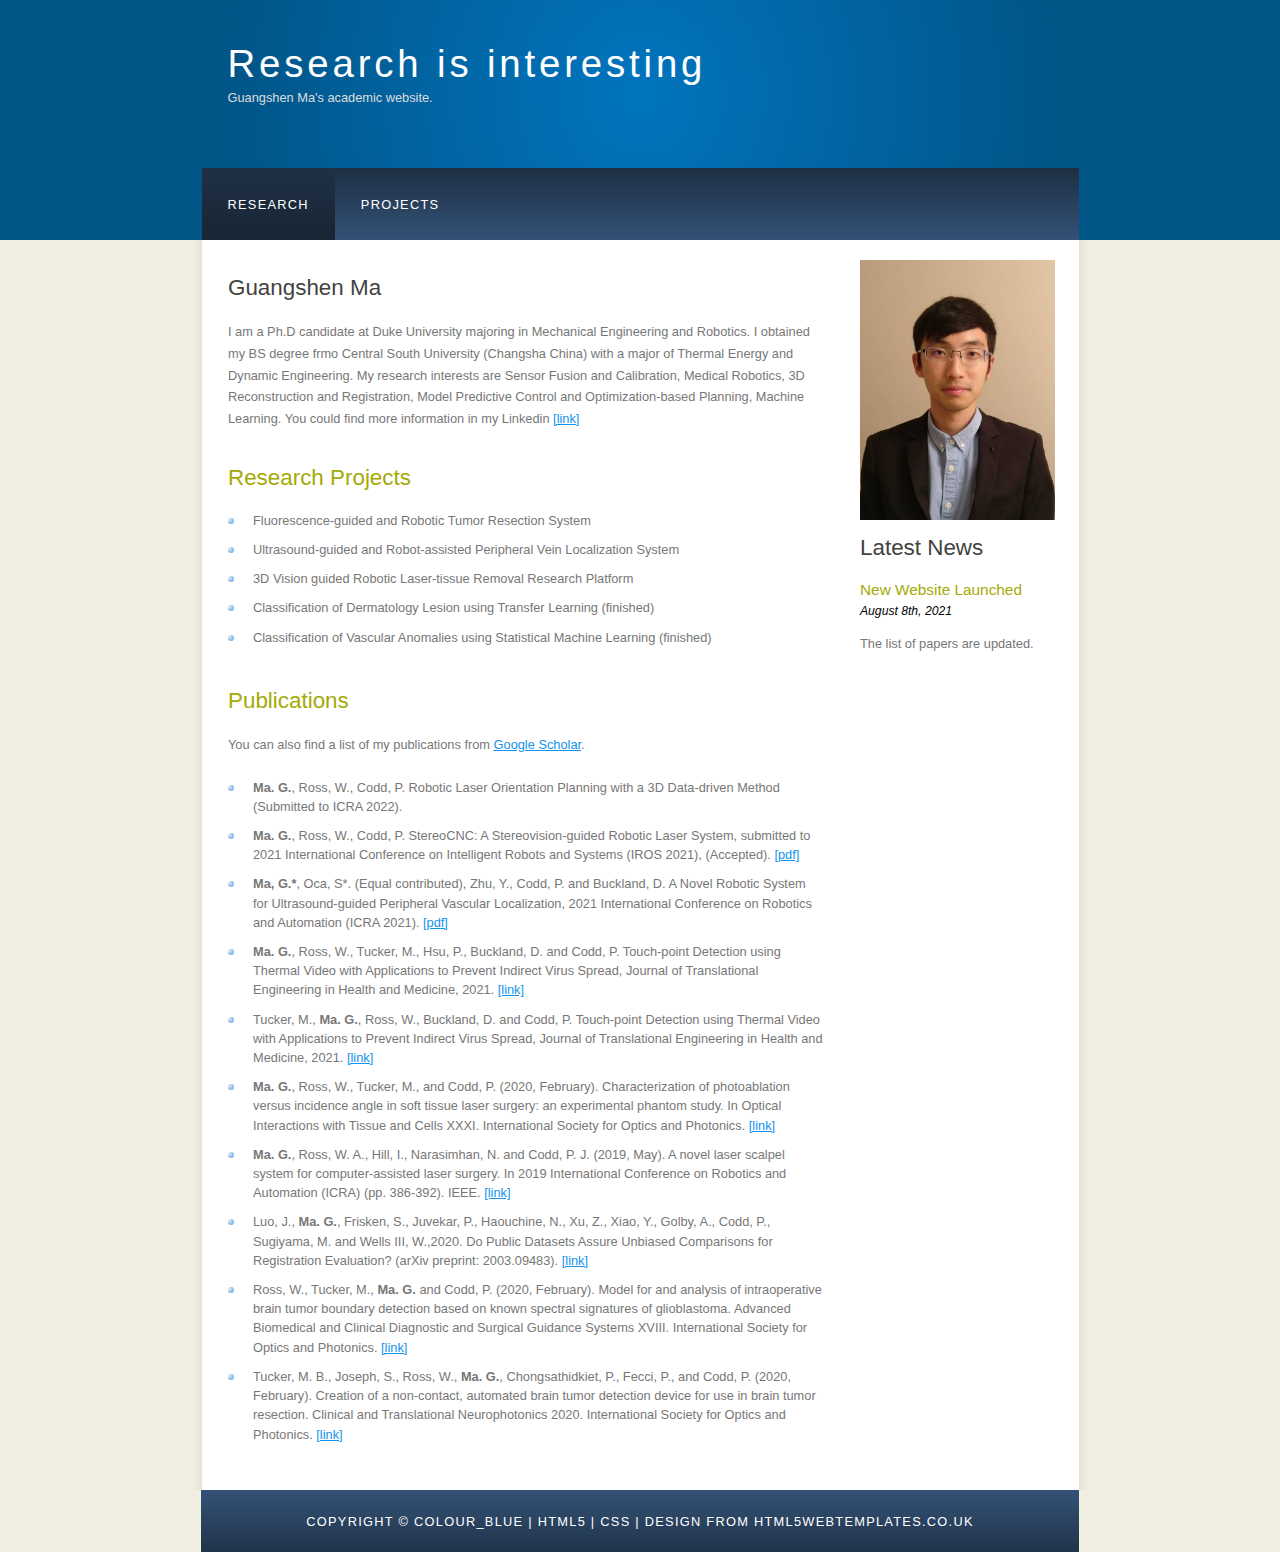
==== index.html @ 9f005d98 "Update index.html" ====
<!DOCTYPE HTML>
<html>

<head>
  <title>MGS Website</title>
  <meta name="description" content="website description" />
  <meta name="keywords" content="website keywords, website keywords" />
  <meta http-equiv="content-type" content="text/html; charset=windows-1252" />
  <link rel="stylesheet" type="text/css" href="style/style.css" title="style" />
</head>

<body>
  <div id="main">
    <div id="header">
      <div id="logo">
        <div id="logo_text">
          <!-- class="logo_colour", allows you to change the colour of the text -->
          <h1><a href="index.html">Research is interesting</a></h1>
          <h2>Guangshen Ma's academic website.</h2>
        </div>
      </div>
      <div id="menubar">
        <ul id="menu">
          <!-- put class="selected" in the li tag for the selected page - to highlight which page you're on -->
          <li class="selected"><a href="index.html">Research</a></li>
          <li><a href="projects.html">Projects</a></li>
<!--           <li><a href="blogs.html">Blogs</a></li> -->
<!--          <li><a href="another_page.html">Another Page</a></li>-->
<!--          <li><a href="contact.html">Contact Us</a></li>-->
        </ul>
      </div>
    </div>
    <div id="site_content">
      <div class="sidebar">
        <!-- insert your sidebar items here -->

        <div class="sidebar_item">
            <!-- insert your sidebar items here -->
			<img src="img_GS.JPG" width="195" align="middle">
        </div>

        <h3>Latest News</h3>
        <h4>New Website Launched</h4>
        <h5>August 8th, 2021</h5>
        <p>The list of papers are updated. </p>
        <p></p>
<!--        <h4>New Website Launched</h4>-->
<!--        <h5>January 1st, 2010</h5>-->
<!--        <p>2010 sees the redesign of our website. Take a look around and let us know what you think.<br /><a href="#">Read more</a></p>-->
<!--        <h3>Useful Links</h3>-->
<!--        <ul>-->
<!--          <li><a href="#">link 1</a></li>-->
<!--          <li><a href="#">link 2</a></li>-->
<!--          <li><a href="#">link 3</a></li>-->
<!--          <li><a href="#">link 4</a></li>-->
<!--        </ul>-->
<!--        <h3>Search</h3>-->
<!--        <form method="post" action="#" id="search_form">-->
<!--          <p>-->
<!--            <input class="search" type="text" name="search_field" value="Enter keywords....." />-->
<!--            <input name="search" type="image" style="border: 0; margin: 0 0 -9px 5px;" src="style/search.png" alt="Search" title="Search" />-->
<!--          </p>-->
<!--        </form>-->

      </div>




      <div id="content">
        <!-- insert the page content here -->
        <h1>Guangshen Ma</h1>
        <p>I am a Ph.D candidate at Duke University majoring in Mechanical Engineering and Robotics. I obtained my BS degree frmo Central South University (Changsha China) with a major of Thermal Energy and Dynamic Engineering. My research interests are Sensor Fusion and Calibration, Medical Robotics, 3D Reconstruction and Registration, Model Predictive Control and Optimization-based Planning, Machine Learning. You could find more information in my Linkedin <a href="https://www.linkedin.com/in/guangshenma/">[link]</a></p>
<!--        <p>This template is written entirely in <strong>HTML5</strong> and <strong>CSS</strong>, and can be validated using the links in the footer.</p>-->
<!--        <p>You can view more free HTML5 web templates <a href="http://www.html5webtemplates.co.uk">here</a>.</p>-->
<!--        <p>This template is a fully functional 5 page website, with an <a href="examples.html">examples</a> page that gives examples of all the styles available with this design.</p>-->

        <h2>Research Projects</h2>
<!--        <p>This template has been tested in the following browsers:</p>-->

         <ul>
<!--        <li> Fluorescence-guided and Robotic Tumor Resection System </li>-->
           <li> Fluorescence-guided and Robotic Tumor Resection System </li>
           <li> Ultrasound-guided and Robot-assisted Peripheral Vein Localization System </li>
           <li> 3D Vision guided Robotic Laser-tissue Removal Research Platform
             <li> Classification of Dermatology Lesion using Transfer Learning (finished) </li>
           <li> Classification of Vascular Anomalies using Statistical Machine Learning (finished) </li>

<!--        <li><a href="slides/Second-order-rank-constrained-optimization.pdf">A fast and easy-to-implement second-order method for rank-constrained optimization & low-rank matrix recovery/completion</a></li>-->
<!--        <li><a href="slides/2019islet.pdf">Optimal and efficient tensor regression analysis via importance sketching</a></li>-->
<!--        <li><a href="slides/2019perturbation.pdf">Unilateral perturbation bound</a></li>-->
<!--        <li><a href="slides/slide-semisupervised.pdf">Semi-supervised inference</a></li>-->
        </ul>


        <h2>Publications</h2>
<!--        <p>This template has been tested in the following browsers:</p>-->
        <p>You can also find a list of my publications from <a href="https://scholar.google.com/citations?user=-3hYoCYAAAAJ&hl=en">Google Scholar</a>.</p>

         <ul>
           <li> <b>Ma. G.</b>, Ross, W., Codd, P. Robotic Laser Orientation Planning with a 3D Data-driven Method (Submitted to ICRA 2022).
	   <li> <b>Ma. G.</b>, Ross, W., Codd, P. StereoCNC: A Stereovision-guided Robotic Laser System, submitted to 2021 International Conference on Intelligent Robots and Systems (IROS 2021), (Accepted). <a href="docs/paper_IROS2021.pdf">[pdf]</a></li>
           <li> <b>Ma, G.*</b>, Oca, S*. (Equal contributed), Zhu, Y., Codd, P. and Buckland, D.  A Novel Robotic System for Ultrasound-guided Peripheral Vascular Localization, 2021 International Conference on Robotics and Automation (ICRA 2021). <a href="docs/paper_ICRA2021.pdf">[pdf]</a></li>
           <li> <b>Ma. G.</b>, Ross, W., Tucker, M., Hsu, P., Buckland, D. and Codd, P. Touch-point Detection using Thermal Video with Applications to Prevent Indirect Virus Spread, Journal of Translational Engineering in Health and Medicine, 2021. <a href="https://ieeexplore.ieee.org/document/9439478">[link]</a></li>
           <li> Tucker, M., <b>Ma. G.</b>, Ross, W., Buckland, D. and Codd, P. Touch-point Detection using Thermal Video with Applications to Prevent Indirect Virus Spread, Journal of Translational Engineering in Health and Medicine, 2021. <a href="https://ieeexplore.ieee.org/document/9492317">[link]</a></li>
           <li> <b>Ma. G.</b>, Ross, W., Tucker, M., and Codd, P. (2020, February). Characterization of photoablation versus incidence angle in soft tissue laser surgery: an experimental phantom study. In Optical Interactions with Tissue and Cells XXXI. International Society for Optics and Photonics. <a href="https://www.spiedigitallibrary.org/conference-proceedings-of-spie/11238/112380G/Characterization-of-photoablation-versus-incidence-angle-in-soft-tissue-laser/10.1117/12.2546229.full">[link]</a></li>
           <li> <b>Ma. G.</b>, Ross, W. A., Hill, I., Narasimhan, N. and Codd, P. J. (2019, May). A novel laser scalpel system for computer-assisted laser surgery. In 2019 International Conference on Robotics and Automation (ICRA) (pp. 386-392). IEEE. <a href="https://ieeexplore.ieee.org/abstract/document/8794066">[link]</a></li>
           <li> Luo, J., <b>Ma. G.</b>, Frisken, S., Juvekar, P., Haouchine, N., Xu, Z., Xiao, Y., Golby, A., Codd, P., Sugiyama, M. and Wells III, W.,2020. Do Public Datasets Assure Unbiased Comparisons for Registration Evaluation? (arXiv preprint: 2003.09483). <a href="https://arxiv.org/abs/2003.09483">[link]</a></li>
           <li> Ross, W., Tucker, M., <b>Ma. G.</b> and Codd, P. (2020, February). Model for and analysis of intraoperative brain tumor boundary detection based on known spectral signatures of glioblastoma. Advanced Biomedical and Clinical Diagnostic and Surgical Guidance Systems XVIII. International Society for Optics and Photonics. <a href="https://www.spiedigitallibrary.org/conference-proceedings-of-spie/11229/2546329/Model-for-and-analysis-of-intraoperative-brain-tumor-boundary-detection/10.1117/12.2546329.full">[link]</a></li>
           <li> Tucker, M. B., Joseph, S., Ross, W., <b>Ma. G.</b>, Chongsathidkiet, P., Fecci, P., and Codd, P. (2020, February). Creation of a non-contact, automated brain tumor detection device for use in brain tumor resection. Clinical and Translational Neurophotonics 2020. International Society for Optics and Photonics. <a href="https://www.spiedigitallibrary.org/conference-proceedings-of-spie/11225/2546603/Creation-of-a-non-contact-automated-brain-tumor-detection-device/10.1117/12.2546603.full">[link]</a></li>

<!--        <li><a href="slides/Second-order-rank-constrained-optimization.pdf">A fast and easy-to-implement second-order method for rank-constrained optimization & low-rank matrix recovery/completion</a></li>-->
<!--        <li><a href="slides/2019islet.pdf">Optimal and efficient tensor regression analysis via importance sketching</a></li>-->
<!--        <li><a href="slides/2019perturbation.pdf">Unilateral perturbation bound</a></li>-->
<!--        <li><a href="slides/slide-semisupervised.pdf">Semi-supervised inference</a></li>-->
        </ul>

<!--        <ul>-->
<!--          <li>Internet Explorer 8</li>-->
<!--          <li>Internet Explorer 7</li>-->
<!--          <li>FireFox 3.5</li>-->
<!--          <li>Google Chrome 6</li>-->
<!--          <li>Safari 4</li>-->
<!--        </ul>-->
      </div>
    </div>
    <div id="content_footer"></div>
    <div id="footer">
      Copyright &copy; colour_blue | <a href="http://validator.w3.org/check?uri=referer">HTML5</a> | <a href="http://jigsaw.w3.org/css-validator/check/referer">CSS</a> | <a href="http://www.html5webtemplates.co.uk">design from HTML5webtemplates.co.uk</a>
    </div>
  </div>
</body>
</html>
---- style/style.css ----
html
{ height: 100%;}

*
{ margin: 0;
  padding: 0;}

body
{ font: normal .80em 'trebuchet ms', arial, sans-serif;
  background: #F0EFE2;
  color: #777;}

p
{ padding: 0 0 20px 0;
  line-height: 1.7em;}

img
{ border: 0;}

h1, h2, h3, h4, h5, h6 
{ font: normal 175% 'century gothic', arial, sans-serif;
  color: #43423F;
  margin: 0 0 15px 0;
  padding: 15px 0 5px 0;}

h2
{ font: normal 175% 'century gothic', arial, sans-serif;
  color: #A4AA04;}

h4, h5, h6
{ margin: 0;
  padding: 0 0 5px 0;
  font: normal 120% arial, sans-serif;
  color: #A4AA04;}

h5, h6
{ font: italic 95% arial, sans-serif;
  padding: 0 0 15px 0;
  color: #000;}

h6
{ color: #362C20;}

a, a:hover
{ outline: none;
  text-decoration: underline;
  color: #1293EE;}

a:hover
{ text-decoration: none;}

.left
{ float: left;
  width: auto;
  margin-right: 10px;}

.right
{ float: right; 
  width: auto;
  margin-left: 10px;}

.center
{ display: block;
  text-align: center;
  margin: 20px auto;}

blockquote
{ margin: 20px 0; 
  padding: 10px 20px 0 20px;
  border: 1px solid #E5E5DB;
  background: #FFF;}

ul
{ margin: 2px 0 22px 17px;}

ul li
{ list-style-type: circle;
  margin: 0 0 6px 0; 
  padding: 0 0 4px 5px;}

ol
{ margin: 8px 0 22px 20px;}

ol li
{ margin: 0 0 11px 0;}

#main, #logo, #menubar, #site_content, #footer
{ margin-left: auto; 
  margin-right: auto;}

#header
{ background: #025587;
  height: 240px;}

#logo
{ width: 825px;
  position: relative;
  height: 168px;
  background: #025587 url(logo.png) no-repeat;}

#logo #logo_text 
{ position: absolute; 
  top: 20px;
  left: 0;}

#logo h1, #logo h2
{ font: normal 300% 'century gothic', arial, sans-serif;
  border-bottom: 0;
  text-transform: none;
  margin: 0;}

#logo_text h1, #logo_text h1 a, #logo_text h1 a:hover 
{ padding: 22px 0 0 0;
  color: #FFF;
  letter-spacing: 0.1em;
  text-decoration: none;}

#logo_text h1 a .logo_colour
{ color: #80FFFF;}

#logo_text h2
{ font-size: 100%;
  padding: 4px 0 0 0;
  color: #DDD;}

#menubar
{ width: 877px;
  height: 72px;
  padding: 0;
  background: #29415D url(menu.png) repeat-x;} 

ul#menu, ul#menu li
{ float: left;
  margin: 0; 
  padding: 0;}

ul#menu li
{ list-style: none;}

ul#menu li a
{ letter-spacing: 0.1em;
  font: normal 100% 'lucida sans unicode', arial, sans-serif;
  display: block; 
  float: left; 
  height: 37px;
  padding: 29px 26px 6px 26px;
  text-align: center;
  color: #FFF;
  text-transform: uppercase;
  text-decoration: none;
  background: transparent;} 

ul#menu li a:hover, ul#menu li.selected a, ul#menu li.selected a:hover
{ color: #FFF;
  background: #1C2C3E url(menu_select.png) repeat-x;}

#site_content
{ width: 837px;
  overflow: hidden;
  margin: 0 auto 0 auto;
  padding: 20px 24px 20px 37px;
  background: #FFF url(content.png) repeat-y;} 

.sidebar
{ float: right;
  width: 190px;
  padding: 0 15px 20px 15px;}

.sidebar ul
{ width: 178px; 
  padding: 4px 0 0 0; 
  margin: 4px 0 30px 0;}

.sidebar li
{ list-style: none; 
  padding: 0 0 7px 0; }

.sidebar li a, .sidebar li a:hover
{ padding: 0 0 0 40px;
  display: block;
  background: transparent url(link.png) no-repeat left center;} 

.sidebar li a.selected
{ color: #444;
  text-decoration: none;} 

#content
{ text-align: left;
  width: 595px;
  padding: 0;}

#content ul
{ margin: 2px 0 22px 0px;}

#content ul li
{ list-style-type: none;
  background: url(bullet.png) no-repeat;
  margin: 0 0 6px 0; 
  padding: 0 0 4px 25px;
  line-height: 1.5em;}

#footer
{ width: 878px;
  font: normal 100% 'lucida sans unicode', arial, sans-serif;
  height: 33px;
  padding: 24px 0 5px 0;
  text-align: center; 
  background: #29425E url(footer.png) repeat-x;
  color: #FFF;
  text-transform: uppercase;
  letter-spacing: 0.1em;}

#footer a
{ color: #FFF;
  text-decoration: none;}

#footer a:hover
{ color: #FFF;
  text-decoration: underline;}

.search
{ color: #5D5D5D; 
  border: 1px solid #BBB; 
  width: 134px; 
  padding: 4px; 
  font: 100% arial, sans-serif;}

.form_settings
{ margin: 15px 0 0 0;}

.form_settings p
{ padding: 0 0 4px 0;}

.form_settings span
{ float: left; 
  width: 200px; 
  text-align: left;}
  
.form_settings input, .form_settings textarea
{ padding: 5px; 
  width: 299px; 
  font: 100% arial; 
  border: 1px solid #E5E5DB; 
  background: #FFF; 
  color: #47433F;}
  
.form_settings .submit
{ font: 100% arial; 
  border: 1px solid; 
  width: 99px; 
  margin: 0 0 0 212px; 
  height: 33px;
  padding: 2px 0 3px 0;
  cursor: pointer; 
  background: #263C56; 
  color: #FFF;}

.form_settings textarea, .form_settings select
{ font: 100% arial; 
  width: 299px;}

.form_settings select
{ width: 310px;}

.form_settings .checkbox
{ margin: 4px 0; 
  padding: 0; 
  width: 14px;
  border: 0;
  background: none;}

.separator
{ width: 100%;
  height: 0;
  border-top: 1px solid #D9D5CF;
  border-bottom: 1px solid #FFF;
  margin: 0 0 20px 0;}
  
table
{ margin: 10px 0 30px 0;}

table tr th, table tr td
{ background: #3B3B3B;
  color: #FFF;
  padding: 7px 4px;
  text-align: left;}
  
table tr td
{ background: #F0EFE2;
  color: #47433F;
  border-top: 1px solid #FFF;}
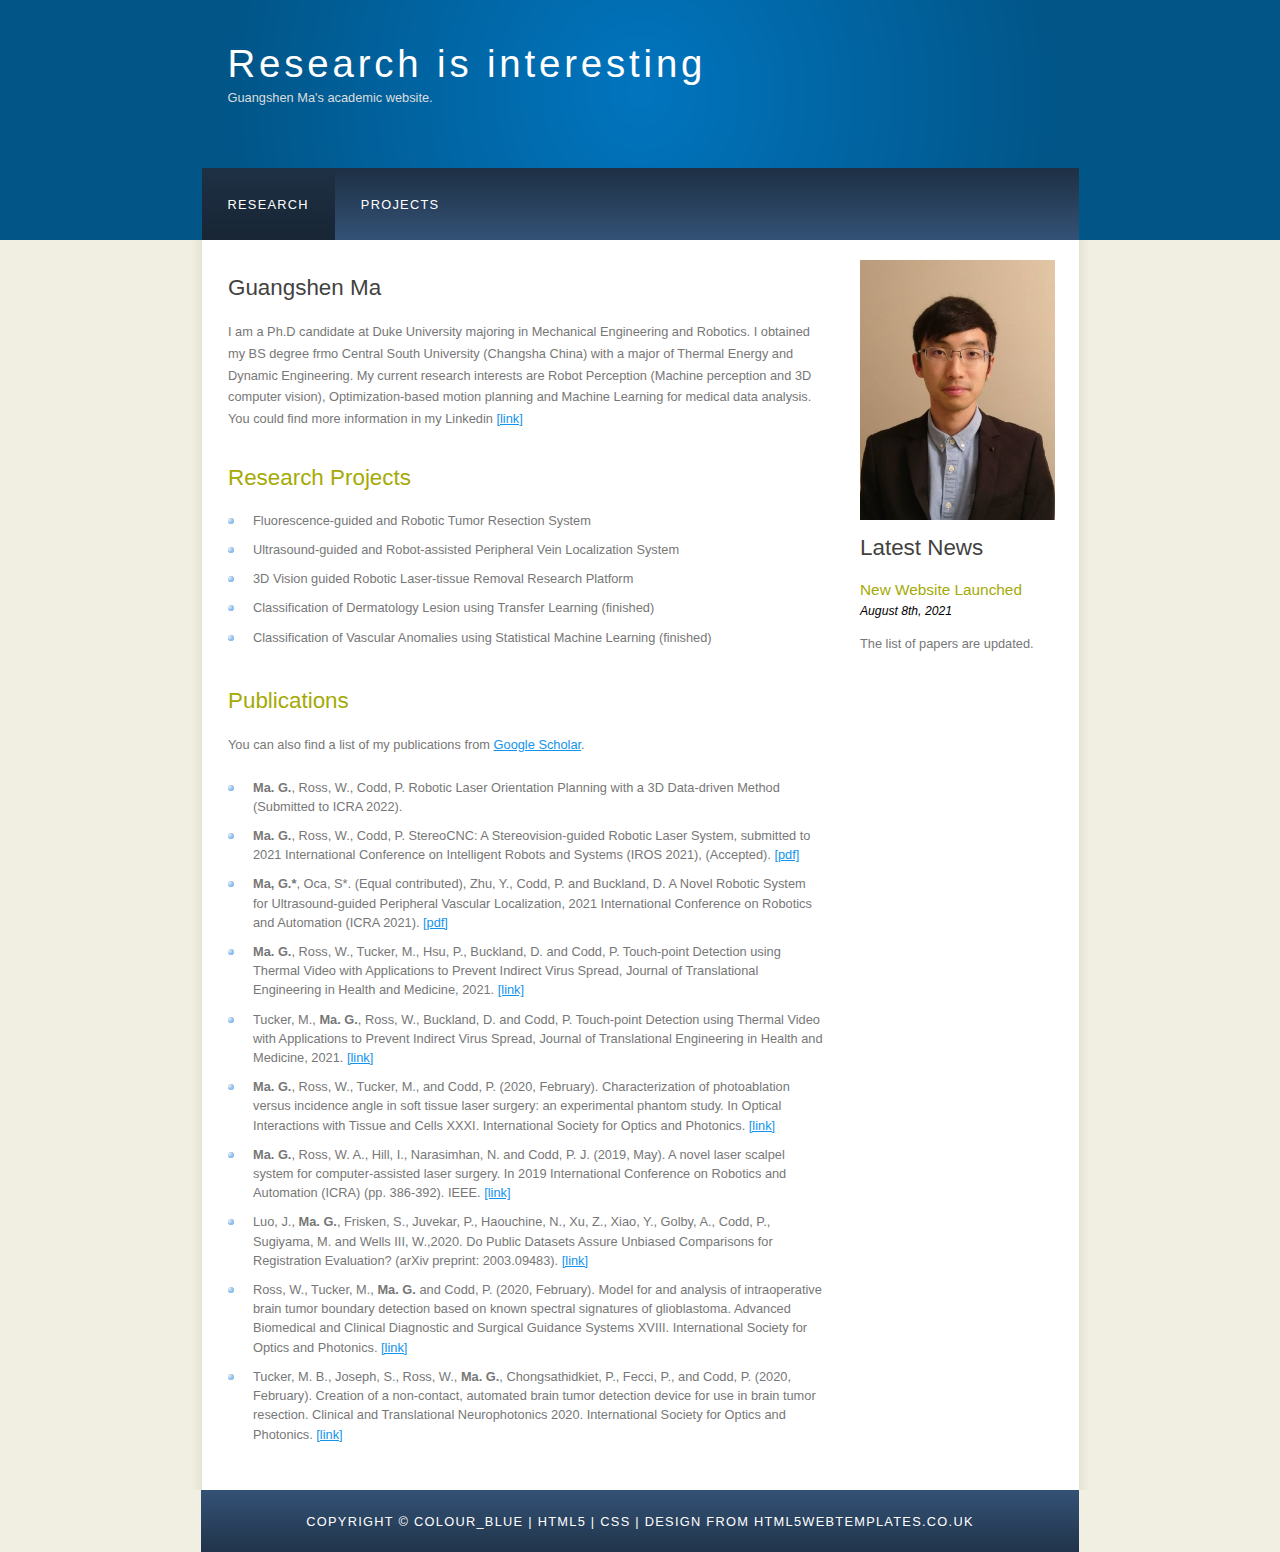
==== commit 8c32bf94: "rg update" ====
--- a/index.html
+++ b/index.html
@@ -70,7 +70,8 @@
       <div id="content">
         <!-- insert the page content here -->
         <h1>Guangshen Ma</h1>
-        <p>I am a Ph.D candidate at Duke University majoring in Mechanical Engineering and Robotics. I obtained my BS degree frmo Central South University (Changsha China) with a major of Thermal Energy and Dynamic Engineering. My research interests are Sensor Fusion and Calibration, Medical Robotics, 3D Reconstruction and Registration, Model Predictive Control and Optimization-based Planning, Machine Learning. You could find more information in my Linkedin <a href="https://www.linkedin.com/in/guangshenma/">[link]</a></p>
+        <p>I am a Ph.D candidate at Duke University majoring in Mechanical Engineering and Robotics. I obtained my BS degree frmo Central South University (Changsha China) with a major of Thermal Energy and Dynamic Engineering.
+            My current research interests are Robot Perception (Machine perception and 3D computer vision), Optimization-based motion planning and Machine Learning for medical data analysis. You could find more information in my Linkedin <a href="https://www.linkedin.com/in/guangshenma/">[link]</a></p>
 <!--        <p>This template is written entirely in <strong>HTML5</strong> and <strong>CSS</strong>, and can be validated using the links in the footer.</p>-->
 <!--        <p>You can view more free HTML5 web templates <a href="http://www.html5webtemplates.co.uk">here</a>.</p>-->
 <!--        <p>This template is a fully functional 5 page website, with an <a href="examples.html">examples</a> page that gives examples of all the styles available with this design.</p>-->
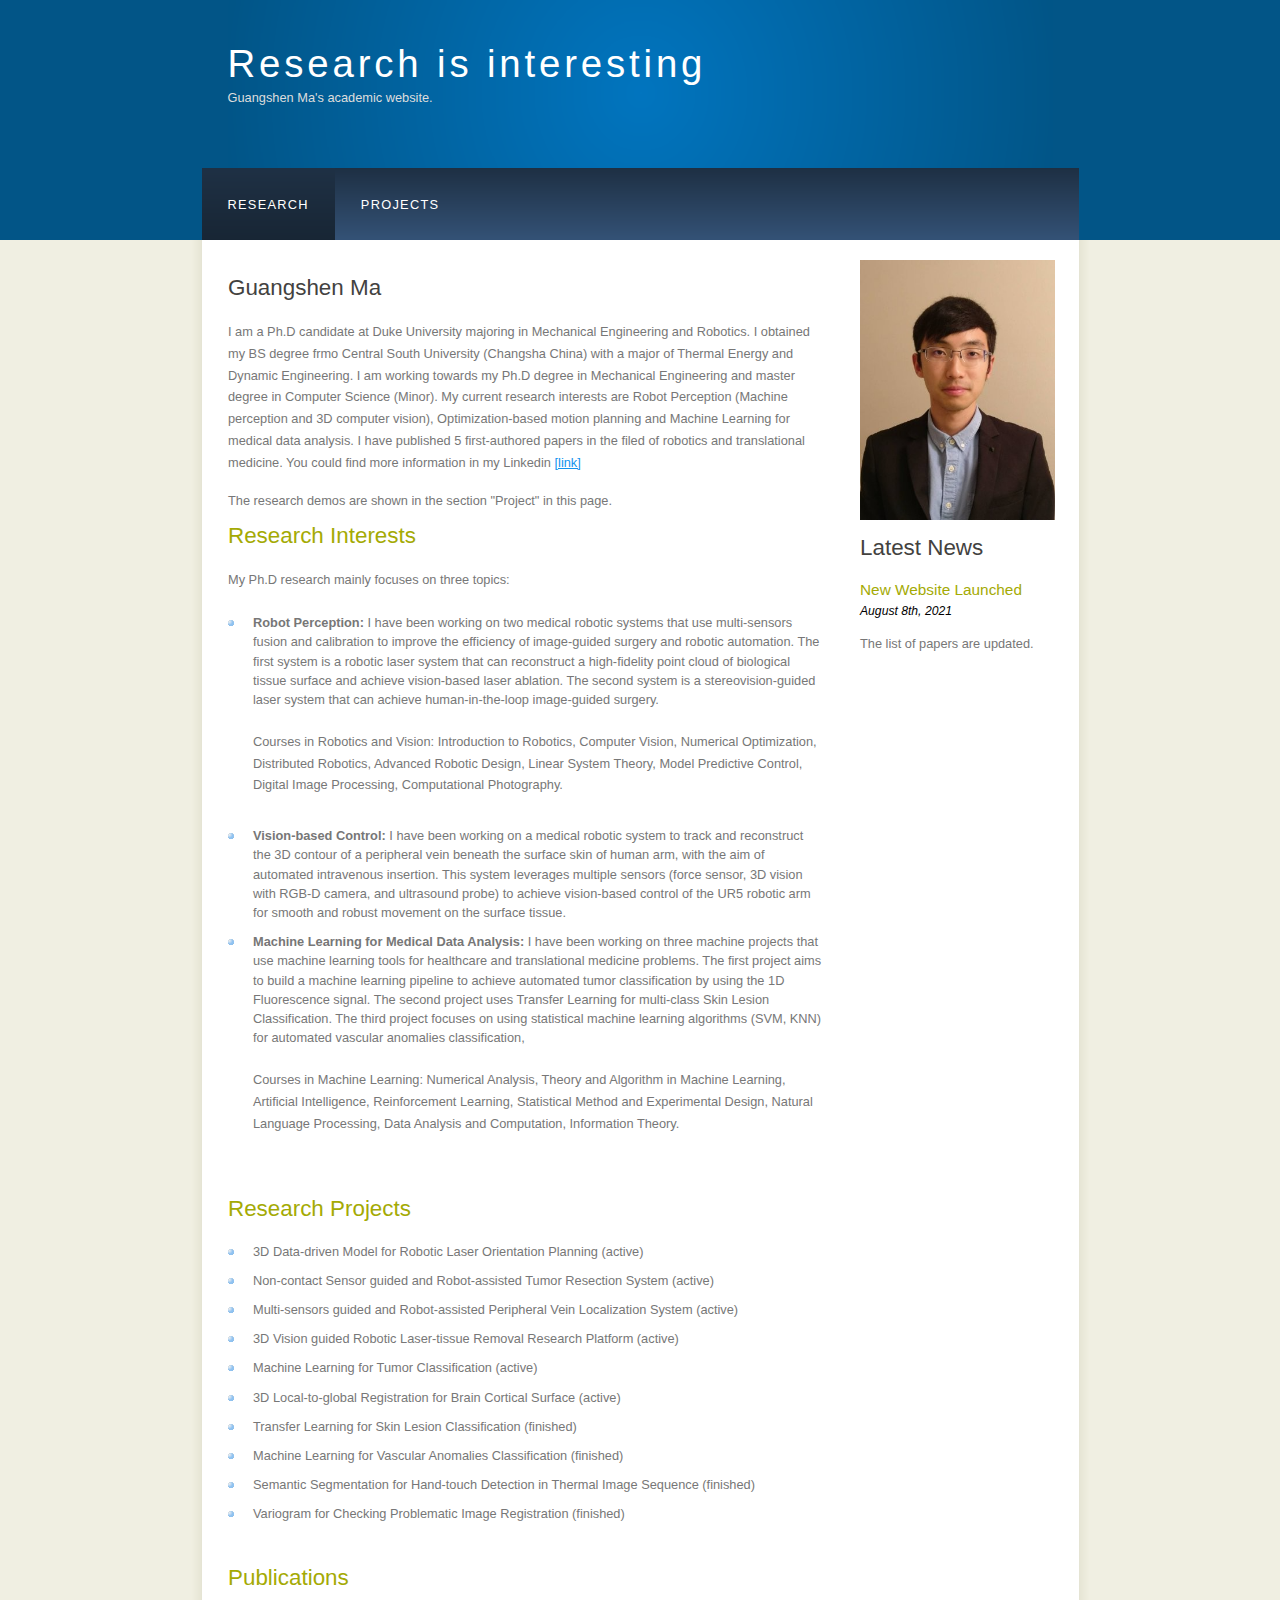
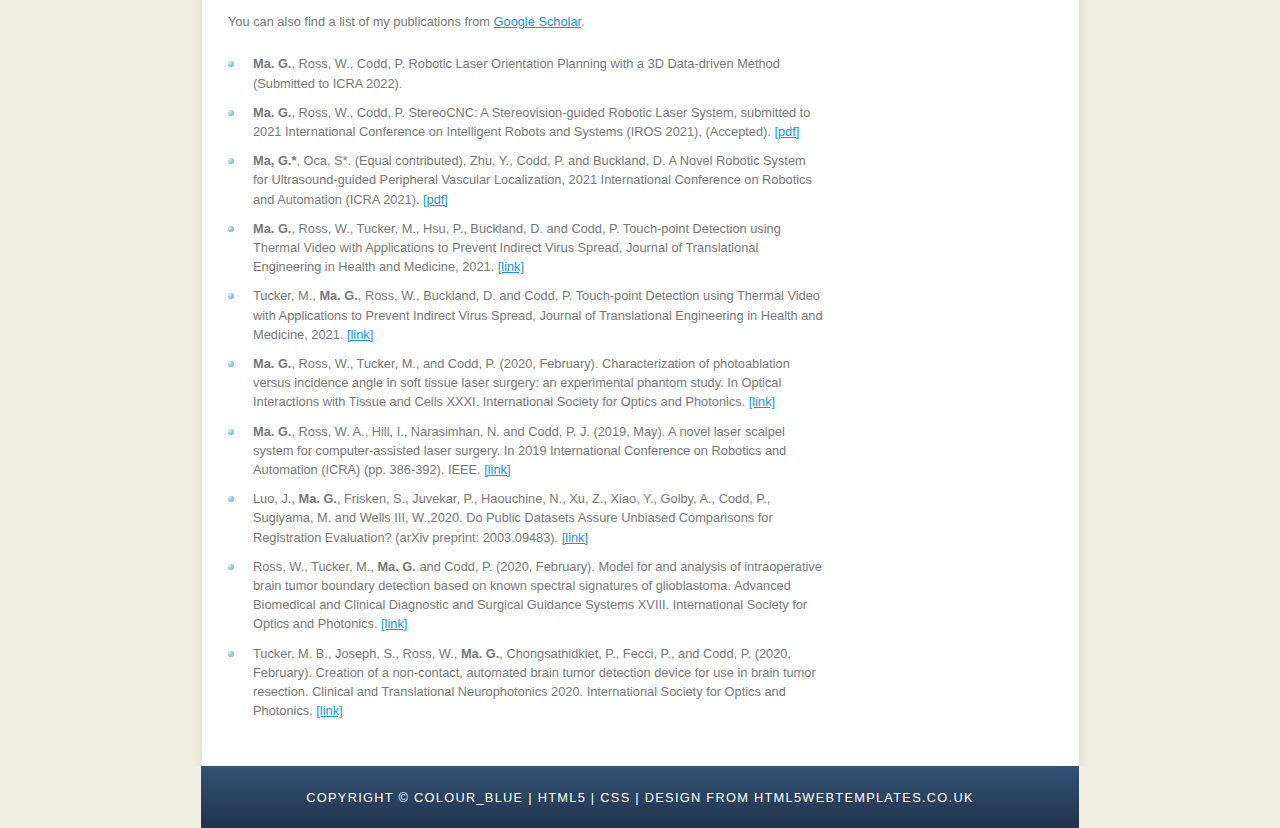
==== commit 38a3cbc1: "udpate all" ====
--- a/index.html
+++ b/index.html
@@ -70,22 +70,68 @@
       <div id="content">
         <!-- insert the page content here -->
         <h1>Guangshen Ma</h1>
-        <p>I am a Ph.D candidate at Duke University majoring in Mechanical Engineering and Robotics. I obtained my BS degree frmo Central South University (Changsha China) with a major of Thermal Energy and Dynamic Engineering.
-            My current research interests are Robot Perception (Machine perception and 3D computer vision), Optimization-based motion planning and Machine Learning for medical data analysis. You could find more information in my Linkedin <a href="https://www.linkedin.com/in/guangshenma/">[link]</a></p>
+        <p>I am a Ph.D candidate at Duke University majoring in Mechanical Engineering and Robotics.
+            I obtained my BS degree frmo Central South University (Changsha China) with a major of Thermal Energy and Dynamic Engineering.
+            I am working towards my Ph.D degree in Mechanical Engineering and master degree in Computer Science (Minor).
+            My current research interests are Robot Perception (Machine perception and 3D computer vision),
+            Optimization-based motion planning and Machine Learning for medical data analysis. I have published 5 first-authored papers
+            in the filed of robotics and translational medicine. You could find more information in my Linkedin <a href="https://www.linkedin.com/in/guangshenma/">[link]</a></p>
+
+          The research demos are shown in the section "Project" in this page.
+
 <!--        <p>This template is written entirely in <strong>HTML5</strong> and <strong>CSS</strong>, and can be validated using the links in the footer.</p>-->
 <!--        <p>You can view more free HTML5 web templates <a href="http://www.html5webtemplates.co.uk">here</a>.</p>-->
 <!--        <p>This template is a fully functional 5 page website, with an <a href="examples.html">examples</a> page that gives examples of all the styles available with this design.</p>-->
+
+          <h2>Research Interests</h2>
+
+        <p>My Ph.D research mainly focuses on three topics:</p>
+         <ul>
+           <li> <b> Robot Perception: </b> I have been working on two medical robotic systems that use multi-sensors fusion and calibration to
+           improve the efficiency of image-guided surgery and robotic automation. The first system is a robotic laser system that can reconstruct a
+           high-fidelity point cloud of biological tissue surface and achieve vision-based laser ablation. The second system is a stereovision-guided
+           laser system that can achieve human-in-the-loop image-guided surgery.
+
+               <p><br> Courses in Robotics and Vision: Introduction to Robotics, Computer Vision, Numerical Optimization,
+                    Distributed Robotics, Advanced Robotic Design, Linear System Theory, Model Predictive Control,
+                    Digital Image Processing, Computational Photography.</p>
+           </li>
+
+             <li> <b> Vision-based Control: </b> I have been working on a medical robotic system to track and reconstruct the 3D contour of a peripheral vein
+                 beneath the surface skin of human arm, with the aim of automated intravenous insertion. This system leverages multiple sensors (force sensor,
+                 3D vision with RGB-D camera, and ultrasound probe) to achieve vision-based control of the UR5 robotic arm for smooth and robust movement on the surface tissue. </li>
+
+           <li> <b> Machine Learning for Medical Data Analysis: </b> I have been working on three machine projects that use
+               machine learning tools for healthcare and translational medicine problems.
+               The first project aims to build a machine learning pipeline to achieve automated tumor classification
+               by using the 1D Fluorescence signal.
+               The second project uses Transfer Learning for multi-class Skin Lesion Classification.
+               The third project focuses on using statistical machine learning algorithms (SVM, KNN) for automated vascular anomalies classification,
+
+               <p> <br>
+                   Courses in Machine Learning: Numerical Analysis, Theory and Algorithm in Machine Learning,
+                   Artificial Intelligence, Reinforcement Learning, Statistical Method and Experimental Design, Natural Language Processing,
+                   Data Analysis and Computation, Information Theory.</p>
+
+
+           </li>
+        </ul>
 
         <h2>Research Projects</h2>
 <!--        <p>This template has been tested in the following browsers:</p>-->
 
          <ul>
-<!--        <li> Fluorescence-guided and Robotic Tumor Resection System </li>-->
-           <li> Fluorescence-guided and Robotic Tumor Resection System </li>
-           <li> Ultrasound-guided and Robot-assisted Peripheral Vein Localization System </li>
-           <li> 3D Vision guided Robotic Laser-tissue Removal Research Platform
-             <li> Classification of Dermatology Lesion using Transfer Learning (finished) </li>
-           <li> Classification of Vascular Anomalies using Statistical Machine Learning (finished) </li>
+        <li> 3D Data-driven Model for Robotic Laser Orientation Planning (active) </li>
+           <li> Non-contact Sensor guided and Robot-assisted Tumor Resection System (active) </li>
+           <li> Multi-sensors guided and Robot-assisted Peripheral Vein Localization System (active) </li>
+             <li> 3D Vision guided Robotic Laser-tissue Removal Research Platform (active) </li>
+             <li> Machine Learning for Tumor Classification (active) </li>
+             <li> 3D Local-to-global Registration for Brain Cortical Surface (active) </li>
+
+             <li> Transfer Learning for Skin Lesion Classification (finished) </li>
+           <li> Machine Learning for Vascular Anomalies Classification (finished) </li>
+             <li> Semantic Segmentation for Hand-touch Detection in Thermal Image Sequence (finished) </li>
+            <li> Variogram for Checking Problematic Image Registration (finished) </li>
 
 <!--        <li><a href="slides/Second-order-rank-constrained-optimization.pdf">A fast and easy-to-implement second-order method for rank-constrained optimization & low-rank matrix recovery/completion</a></li>-->
 <!--        <li><a href="slides/2019islet.pdf">Optimal and efficient tensor regression analysis via importance sketching</a></li>-->
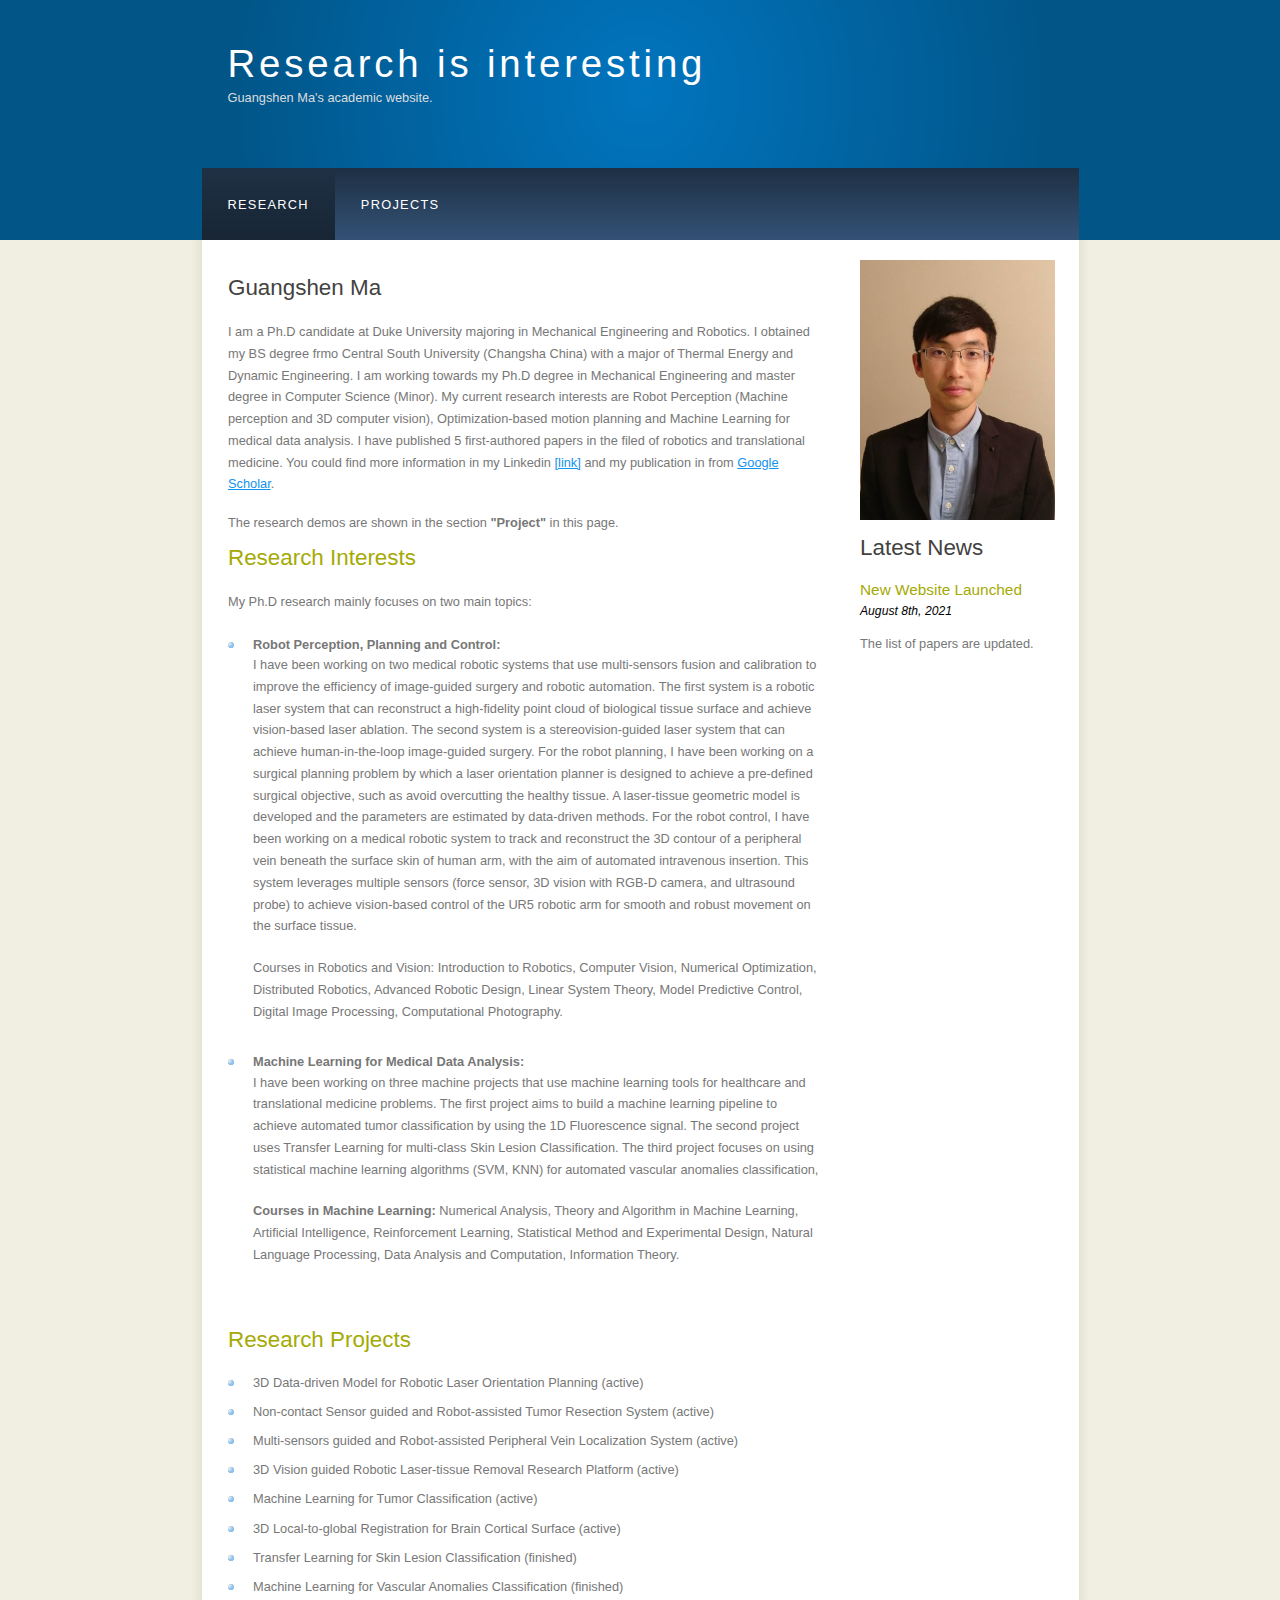
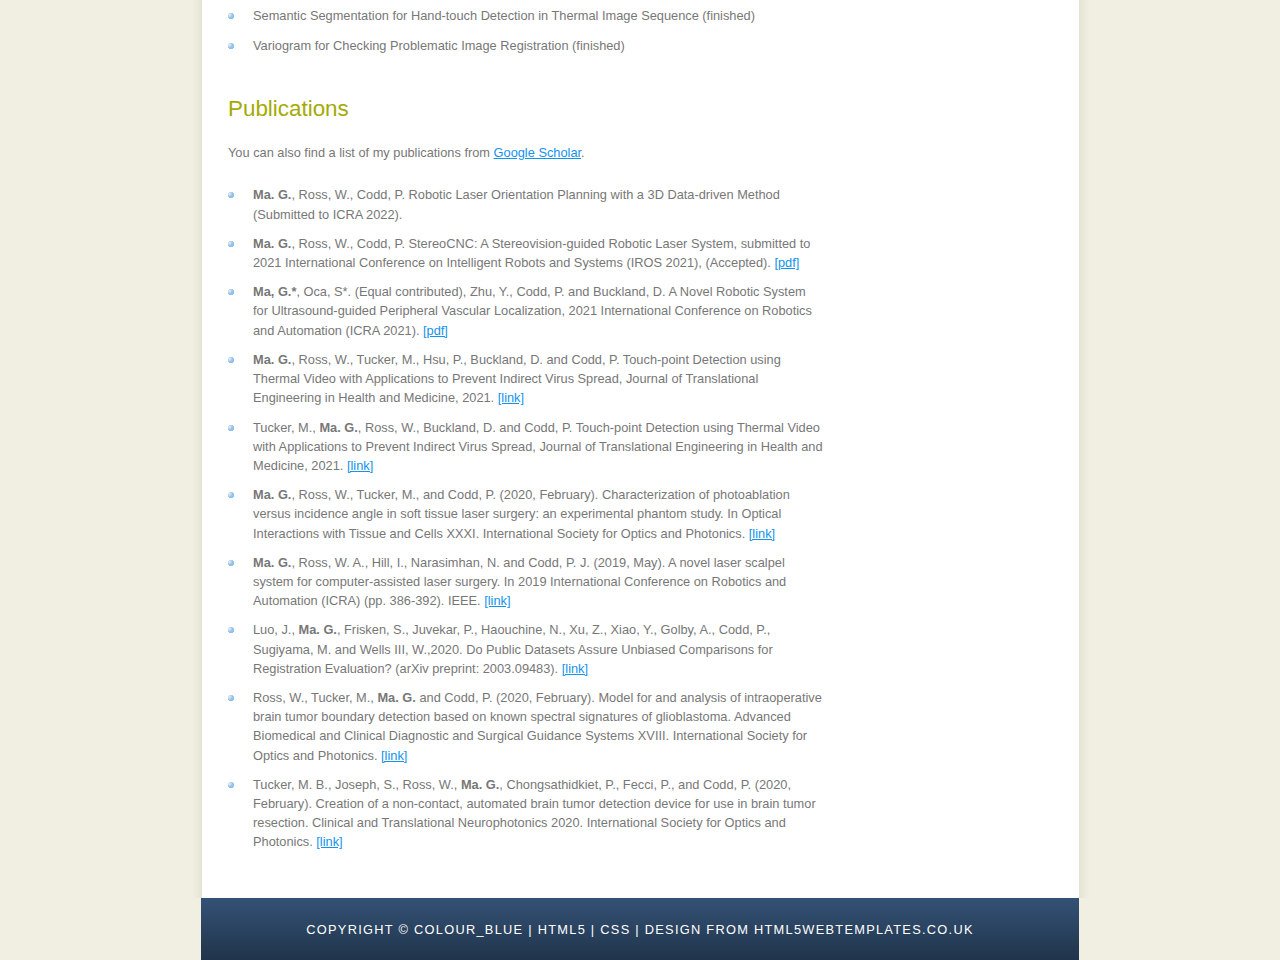
==== commit 758ce53a: "rg update" ====
--- a/index.html
+++ b/index.html
@@ -75,9 +75,10 @@
             I am working towards my Ph.D degree in Mechanical Engineering and master degree in Computer Science (Minor).
             My current research interests are Robot Perception (Machine perception and 3D computer vision),
             Optimization-based motion planning and Machine Learning for medical data analysis. I have published 5 first-authored papers
-            in the filed of robotics and translational medicine. You could find more information in my Linkedin <a href="https://www.linkedin.com/in/guangshenma/">[link]</a></p>
+            in the filed of robotics and translational medicine. You could find more information in my Linkedin <a href="https://www.linkedin.com/in/guangshenma/">[link]</a>
+          and my publication in from <a href="https://scholar.google.com/citations?user=-3hYoCYAAAAJ&hl=en">Google Scholar</a>. </p>
 
-          The research demos are shown in the section "Project" in this page.
+          The research demos are shown in the section <b> "Project" </b> in this page.
 
 <!--        <p>This template is written entirely in <strong>HTML5</strong> and <strong>CSS</strong>, and can be validated using the links in the footer.</p>-->
 <!--        <p>You can view more free HTML5 web templates <a href="http://www.html5webtemplates.co.uk">here</a>.</p>-->
@@ -85,31 +86,41 @@
 
           <h2>Research Interests</h2>
 
-        <p>My Ph.D research mainly focuses on three topics:</p>
+        <p>My Ph.D research mainly focuses on two main topics:</p>
          <ul>
-           <li> <b> Robot Perception: </b> I have been working on two medical robotic systems that use multi-sensors fusion and calibration to
+           <li> <b> Robot Perception, Planning and Control: </b>
+               <br>
+
+               <p>
+               I have been working on two medical robotic systems that use multi-sensors fusion and calibration to
            improve the efficiency of image-guided surgery and robotic automation. The first system is a robotic laser system that can reconstruct a
            high-fidelity point cloud of biological tissue surface and achieve vision-based laser ablation. The second system is a stereovision-guided
-           laser system that can achieve human-in-the-loop image-guided surgery.
+           laser system that can achieve human-in-the-loop image-guided surgery. For the robot planning, I have been working on a surgical planning problem by which a laser orientation planner is designed to achieve a pre-defined
+            surgical objective, such as avoid overcutting the healthy tissue. A laser-tissue geometric model is developed and the parameters are estimated by data-driven methods. 
+           For the robot control, I have been working on a medical robotic system to track and reconstruct the 3D contour of a peripheral vein
+                 beneath the surface skin of human arm, with the aim of automated intravenous insertion. This system leverages multiple sensors (force sensor,
+                 3D vision with RGB-D camera, and ultrasound probe) to achieve vision-based control of the UR5 robotic arm for smooth and robust movement on the surface tissue.
+             </p>
 
-               <p><br> Courses in Robotics and Vision: Introduction to Robotics, Computer Vision, Numerical Optimization,
+               <p> Courses in Robotics and Vision: Introduction to Robotics, Computer Vision, Numerical Optimization,
                     Distributed Robotics, Advanced Robotic Design, Linear System Theory, Model Predictive Control,
                     Digital Image Processing, Computational Photography.</p>
            </li>
 
-             <li> <b> Vision-based Control: </b> I have been working on a medical robotic system to track and reconstruct the 3D contour of a peripheral vein
-                 beneath the surface skin of human arm, with the aim of automated intravenous insertion. This system leverages multiple sensors (force sensor,
-                 3D vision with RGB-D camera, and ultrasound probe) to achieve vision-based control of the UR5 robotic arm for smooth and robust movement on the surface tissue. </li>
 
-           <li> <b> Machine Learning for Medical Data Analysis: </b> I have been working on three machine projects that use
+           <li> <b> Machine Learning for Medical Data Analysis: </b>
+
+
+               <p> I have been working on three machine projects that use
                machine learning tools for healthcare and translational medicine problems.
                The first project aims to build a machine learning pipeline to achieve automated tumor classification
                by using the 1D Fluorescence signal.
                The second project uses Transfer Learning for multi-class Skin Lesion Classification.
                The third project focuses on using statistical machine learning algorithms (SVM, KNN) for automated vascular anomalies classification,
+                </p>
 
-               <p> <br>
-                   Courses in Machine Learning: Numerical Analysis, Theory and Algorithm in Machine Learning,
+               <p>
+                   <b> Courses in Machine Learning: </b> Numerical Analysis, Theory and Algorithm in Machine Learning,
                    Artificial Intelligence, Reinforcement Learning, Statistical Method and Experimental Design, Natural Language Processing,
                    Data Analysis and Computation, Information Theory.</p>
 
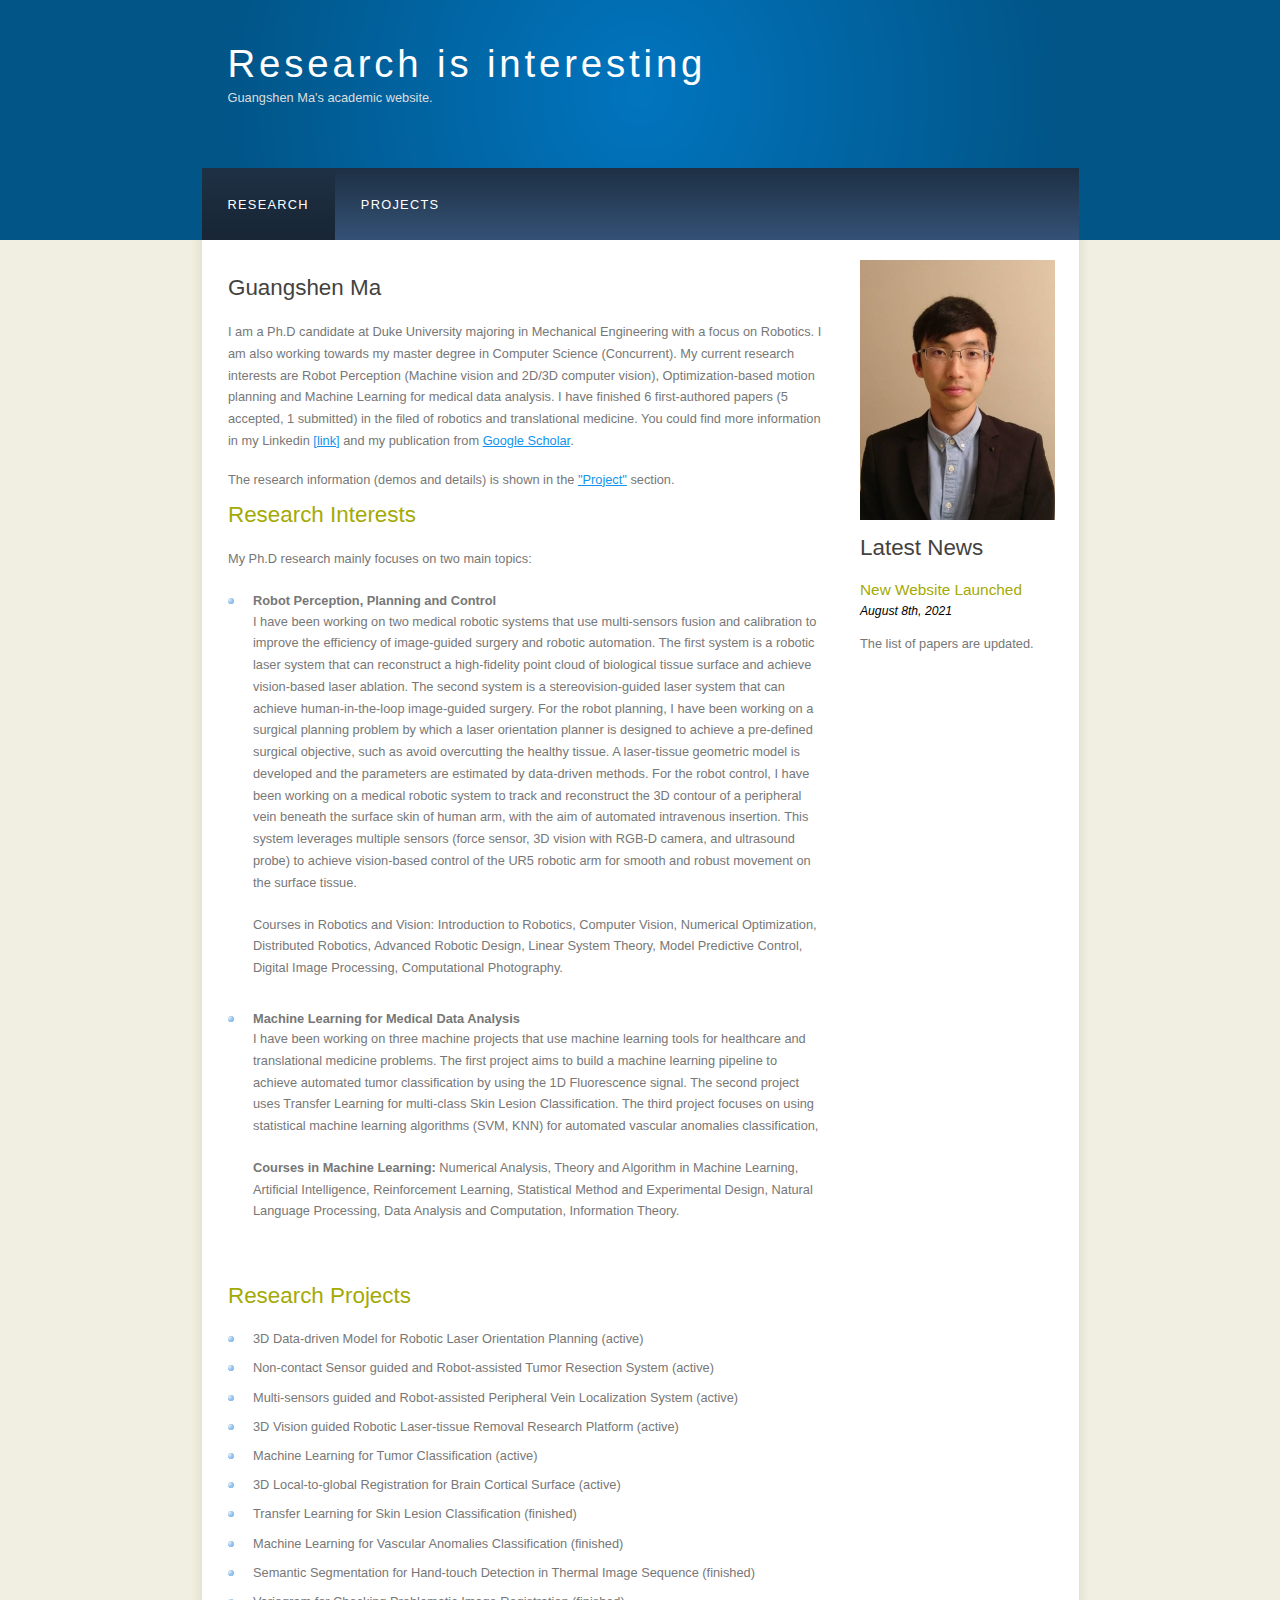
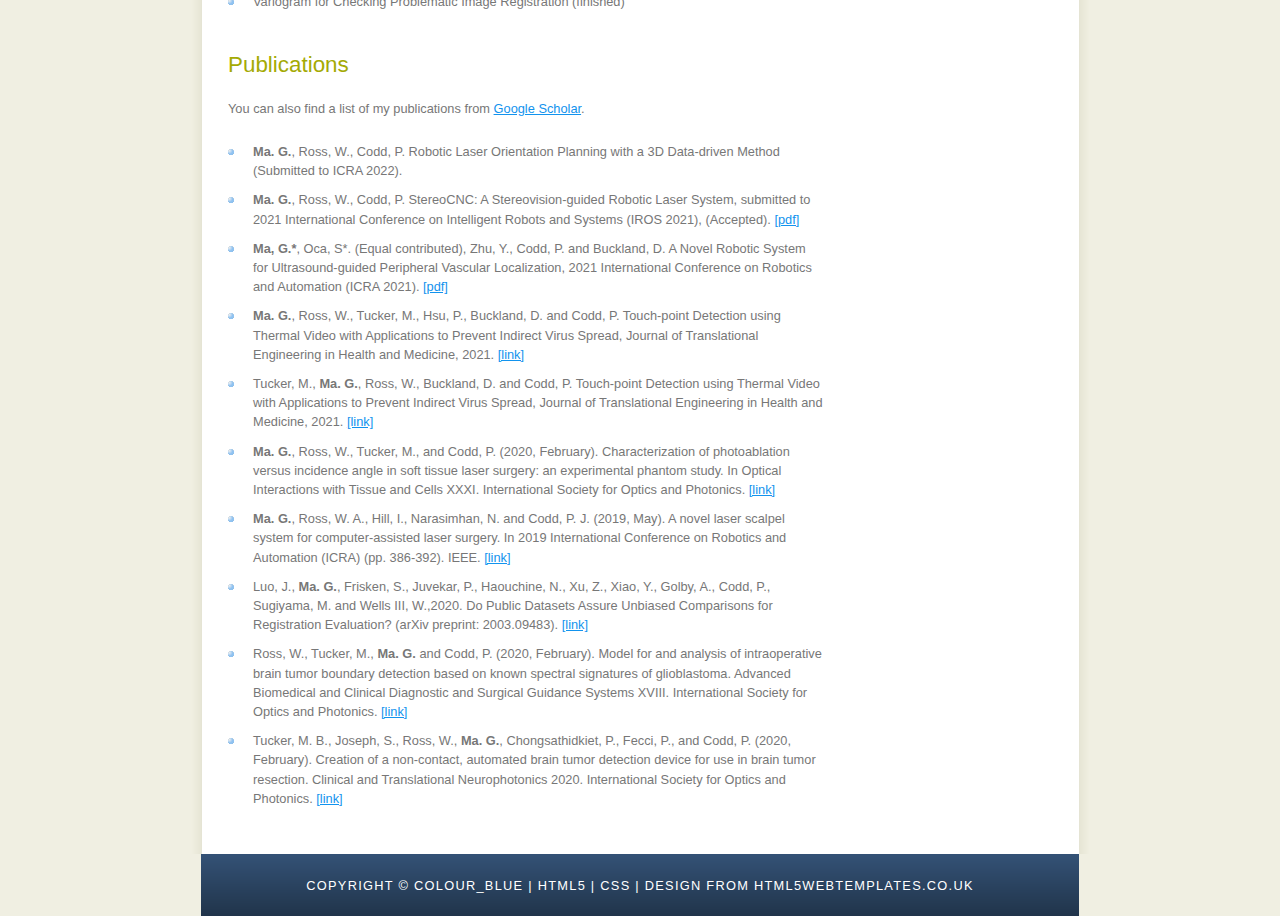
==== commit 4341c730: "update" ====
--- a/index.html
+++ b/index.html
@@ -70,15 +70,14 @@
       <div id="content">
         <!-- insert the page content here -->
         <h1>Guangshen Ma</h1>
-        <p>I am a Ph.D candidate at Duke University majoring in Mechanical Engineering and Robotics.
-            I obtained my BS degree frmo Central South University (Changsha China) with a major of Thermal Energy and Dynamic Engineering.
-            I am working towards my Ph.D degree in Mechanical Engineering and master degree in Computer Science (Minor).
-            My current research interests are Robot Perception (Machine perception and 3D computer vision),
-            Optimization-based motion planning and Machine Learning for medical data analysis. I have published 5 first-authored papers
+        <p>I am a Ph.D candidate at Duke University majoring in Mechanical Engineering with a focus on Robotics.
+            I am also working towards my master degree in Computer Science (Concurrent).
+            My current research interests are Robot Perception (Machine vision and 2D/3D computer vision),
+            Optimization-based motion planning and Machine Learning for medical data analysis. I have finished 6 first-authored papers (5 accepted, 1 submitted)
             in the filed of robotics and translational medicine. You could find more information in my Linkedin <a href="https://www.linkedin.com/in/guangshenma/">[link]</a>
-          and my publication in from <a href="https://scholar.google.com/citations?user=-3hYoCYAAAAJ&hl=en">Google Scholar</a>. </p>
+          and my publication from <a href="https://scholar.google.com/citations?user=-3hYoCYAAAAJ&hl=en">Google Scholar</a>. </p>
 
-          The research demos are shown in the section <b> "Project" </b> in this page.
+          The research information (demos and details) is shown in the <a href="https://ljc19800331.github.io/projects.html">"Project"</a> section.
 
 <!--        <p>This template is written entirely in <strong>HTML5</strong> and <strong>CSS</strong>, and can be validated using the links in the footer.</p>-->
 <!--        <p>You can view more free HTML5 web templates <a href="http://www.html5webtemplates.co.uk">here</a>.</p>-->
@@ -88,7 +87,7 @@
 
         <p>My Ph.D research mainly focuses on two main topics:</p>
          <ul>
-           <li> <b> Robot Perception, Planning and Control: </b>
+           <li> <b> Robot Perception, Planning and Control </b>
                <br>
 
                <p>
@@ -108,7 +107,7 @@
            </li>
 
 
-           <li> <b> Machine Learning for Medical Data Analysis: </b>
+           <li> <b> Machine Learning for Medical Data Analysis </b>
 
 
                <p> I have been working on three machine projects that use
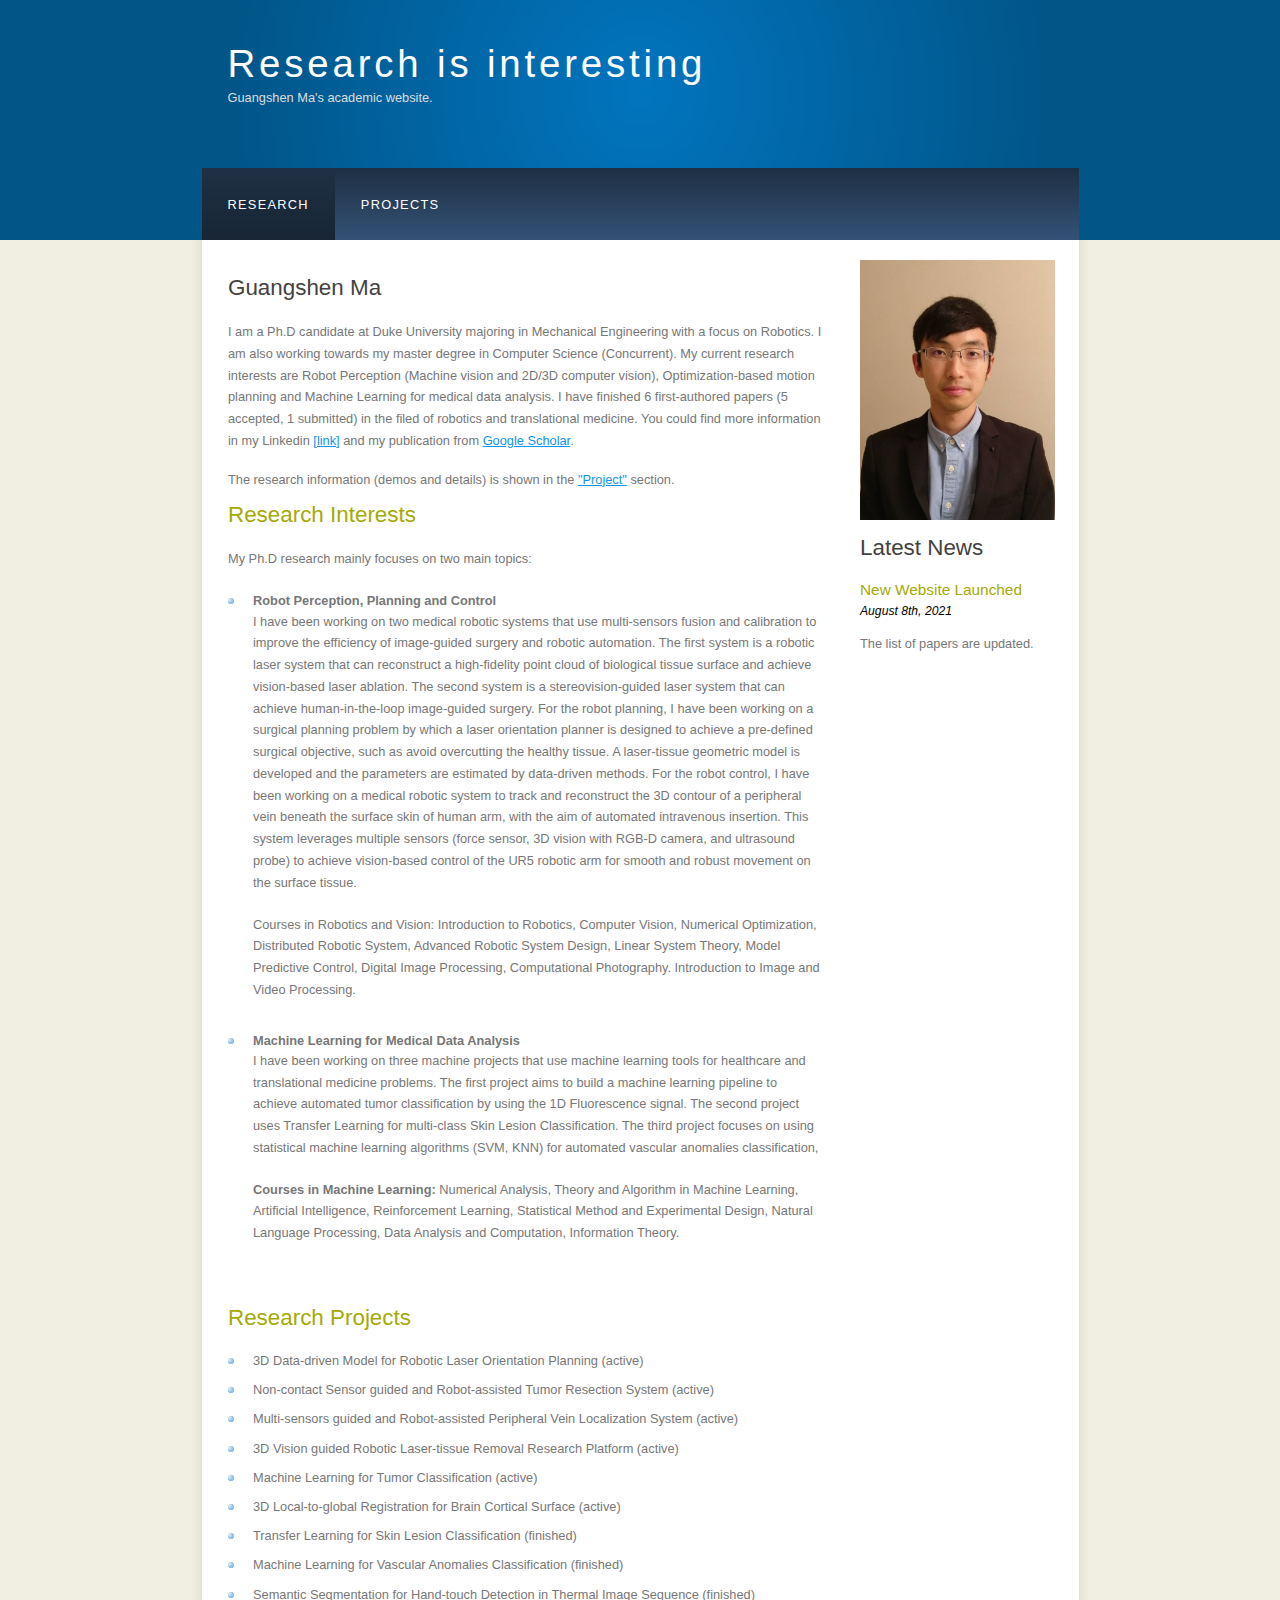
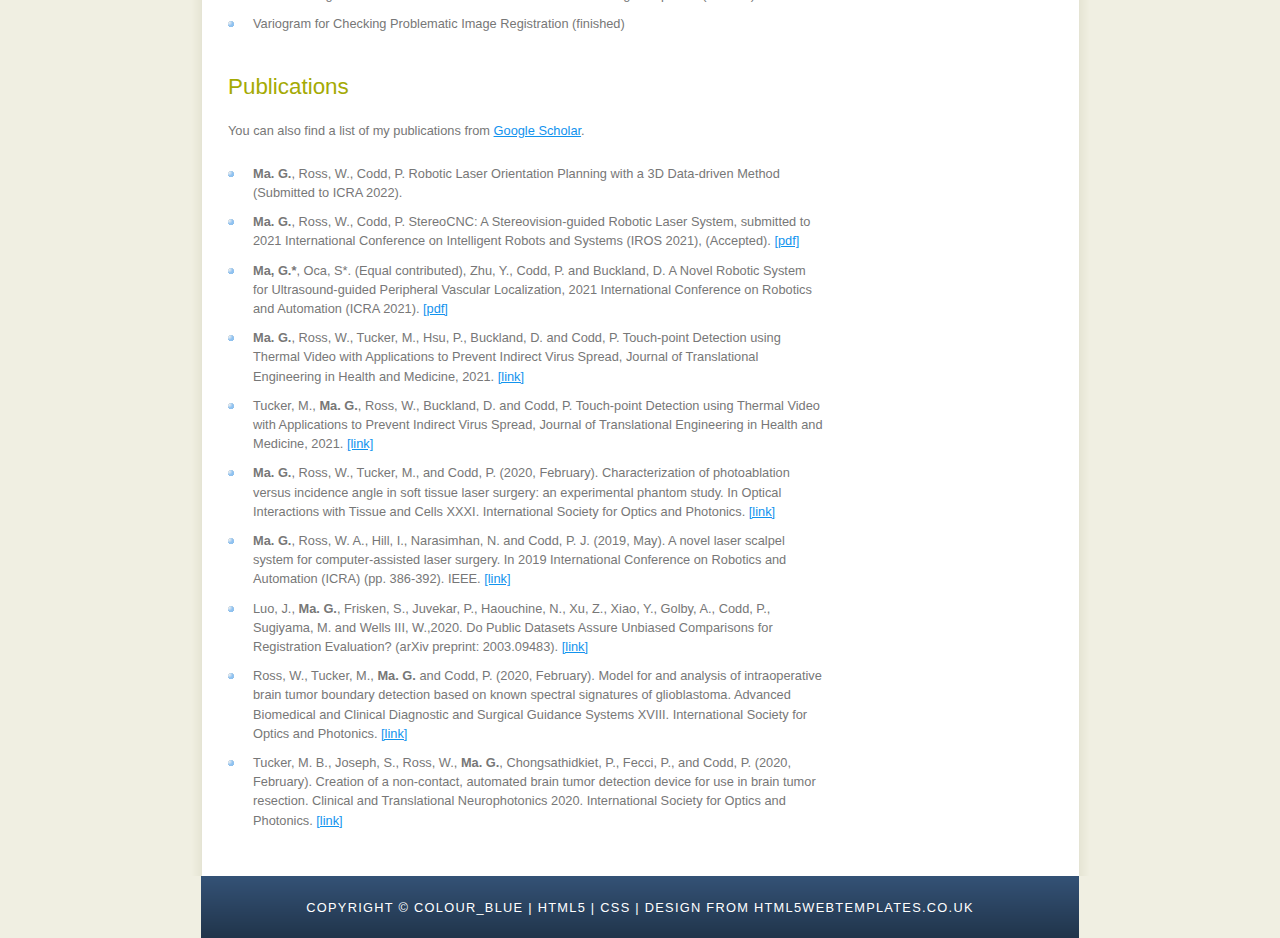
==== commit 89c79afb: "F2" ====
--- a/index.html
+++ b/index.html
@@ -89,7 +89,6 @@
          <ul>
            <li> <b> Robot Perception, Planning and Control </b>
                <br>
-
                <p>
                I have been working on two medical robotic systems that use multi-sensors fusion and calibration to
            improve the efficiency of image-guided surgery and robotic automation. The first system is a robotic laser system that can reconstruct a
@@ -102,8 +101,8 @@
              </p>
 
                <p> Courses in Robotics and Vision: Introduction to Robotics, Computer Vision, Numerical Optimization,
-                    Distributed Robotics, Advanced Robotic Design, Linear System Theory, Model Predictive Control,
-                    Digital Image Processing, Computational Photography.</p>
+                    Distributed Robotic System, Advanced Robotic System Design, Linear System Theory, Model Predictive Control,
+                    Digital Image Processing, Computational Photography. Introduction to Image and Video Processing. </p>
            </li>
 
 
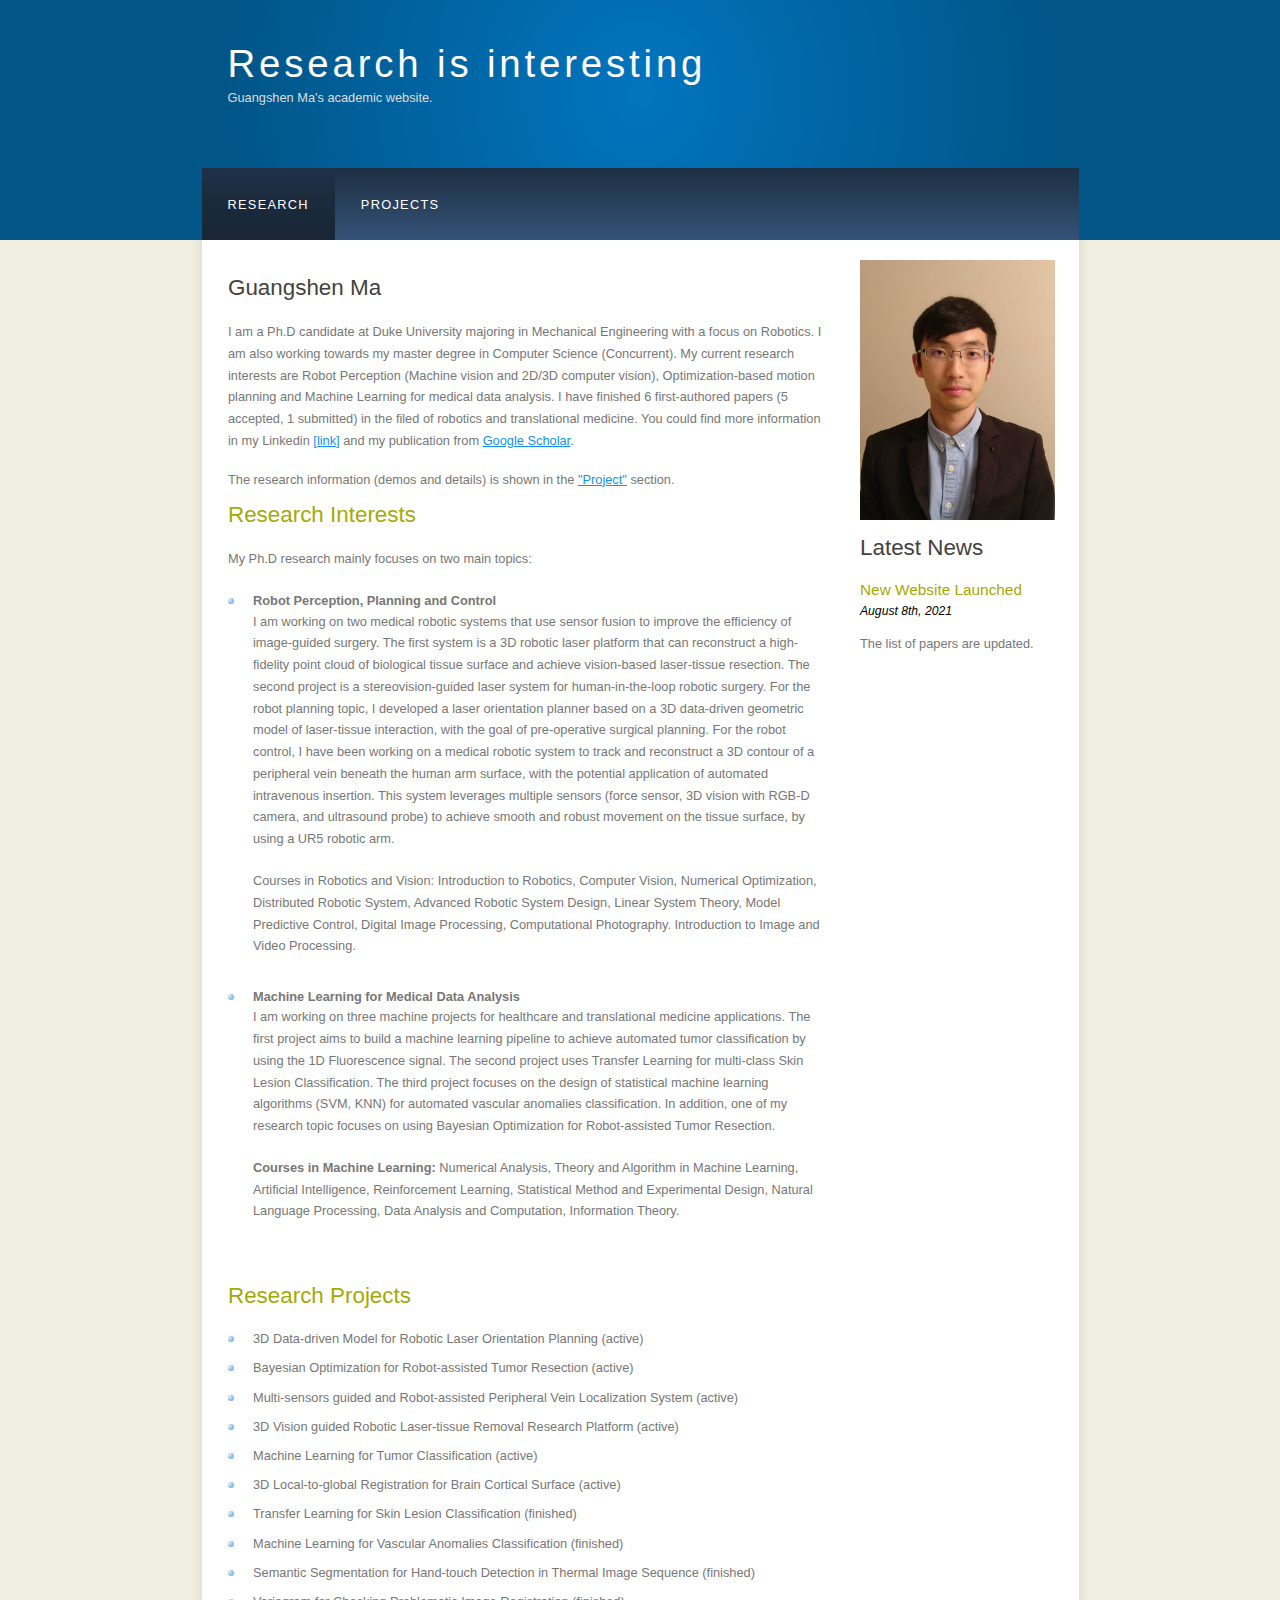
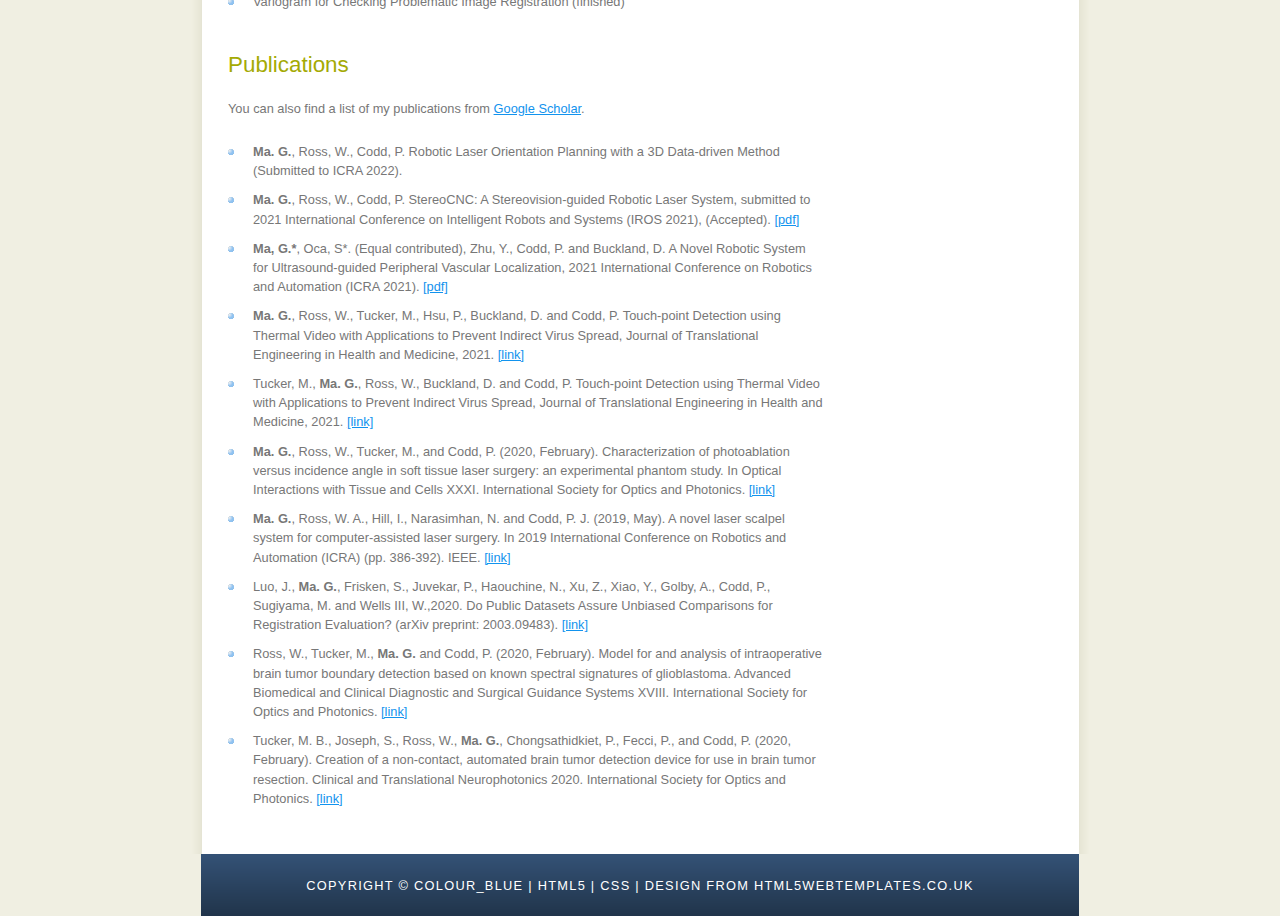
==== commit 718f3e05: "grammar" ====
--- a/index.html
+++ b/index.html
@@ -90,14 +90,14 @@
            <li> <b> Robot Perception, Planning and Control </b>
                <br>
                <p>
-               I have been working on two medical robotic systems that use multi-sensors fusion and calibration to
-           improve the efficiency of image-guided surgery and robotic automation. The first system is a robotic laser system that can reconstruct a
-           high-fidelity point cloud of biological tissue surface and achieve vision-based laser ablation. The second system is a stereovision-guided
-           laser system that can achieve human-in-the-loop image-guided surgery. For the robot planning, I have been working on a surgical planning problem by which a laser orientation planner is designed to achieve a pre-defined
-            surgical objective, such as avoid overcutting the healthy tissue. A laser-tissue geometric model is developed and the parameters are estimated by data-driven methods. 
-           For the robot control, I have been working on a medical robotic system to track and reconstruct the 3D contour of a peripheral vein
-                 beneath the surface skin of human arm, with the aim of automated intravenous insertion. This system leverages multiple sensors (force sensor,
-                 3D vision with RGB-D camera, and ultrasound probe) to achieve vision-based control of the UR5 robotic arm for smooth and robust movement on the surface tissue.
+               I am working on two medical robotic systems that use sensor fusion to
+           improve the efficiency of image-guided surgery. The first system is a 3D robotic laser platform that can reconstruct a
+           high-fidelity point cloud of biological tissue surface and achieve vision-based laser-tissue resection. The second project is a stereovision-guided
+           laser system for human-in-the-loop robotic surgery. For the robot planning topic, I developed a laser orientation planner based on a 3D data-driven geometric model of
+                   laser-tissue interaction, with the goal of pre-operative surgical planning.
+                   For the robot control, I have been working on a medical robotic system to track and reconstruct a 3D contour of a peripheral vein
+                 beneath the human arm surface, with the potential application of automated intravenous insertion. This system leverages multiple sensors (force sensor,
+                 3D vision with RGB-D camera, and ultrasound probe) to achieve smooth and robust movement on the tissue surface, by using a UR5 robotic arm.
              </p>
 
                <p> Courses in Robotics and Vision: Introduction to Robotics, Computer Vision, Numerical Optimization,
@@ -109,12 +109,12 @@
            <li> <b> Machine Learning for Medical Data Analysis </b>
 
 
-               <p> I have been working on three machine projects that use
-               machine learning tools for healthcare and translational medicine problems.
+               <p> I am working on three machine projects for healthcare and translational medicine applications.
                The first project aims to build a machine learning pipeline to achieve automated tumor classification
                by using the 1D Fluorescence signal.
                The second project uses Transfer Learning for multi-class Skin Lesion Classification.
-               The third project focuses on using statistical machine learning algorithms (SVM, KNN) for automated vascular anomalies classification,
+               The third project focuses on the design of statistical machine learning algorithms (SVM, KNN) for automated vascular anomalies classification. In addition,
+                   one of my research topic focuses on using Bayesian Optimization for Robot-assisted Tumor Resection.
                 </p>
 
                <p>
@@ -131,7 +131,7 @@
 
          <ul>
         <li> 3D Data-driven Model for Robotic Laser Orientation Planning (active) </li>
-           <li> Non-contact Sensor guided and Robot-assisted Tumor Resection System (active) </li>
+           <li> Bayesian Optimization for Robot-assisted Tumor Resection (active) </li>
            <li> Multi-sensors guided and Robot-assisted Peripheral Vein Localization System (active) </li>
              <li> 3D Vision guided Robotic Laser-tissue Removal Research Platform (active) </li>
              <li> Machine Learning for Tumor Classification (active) </li>
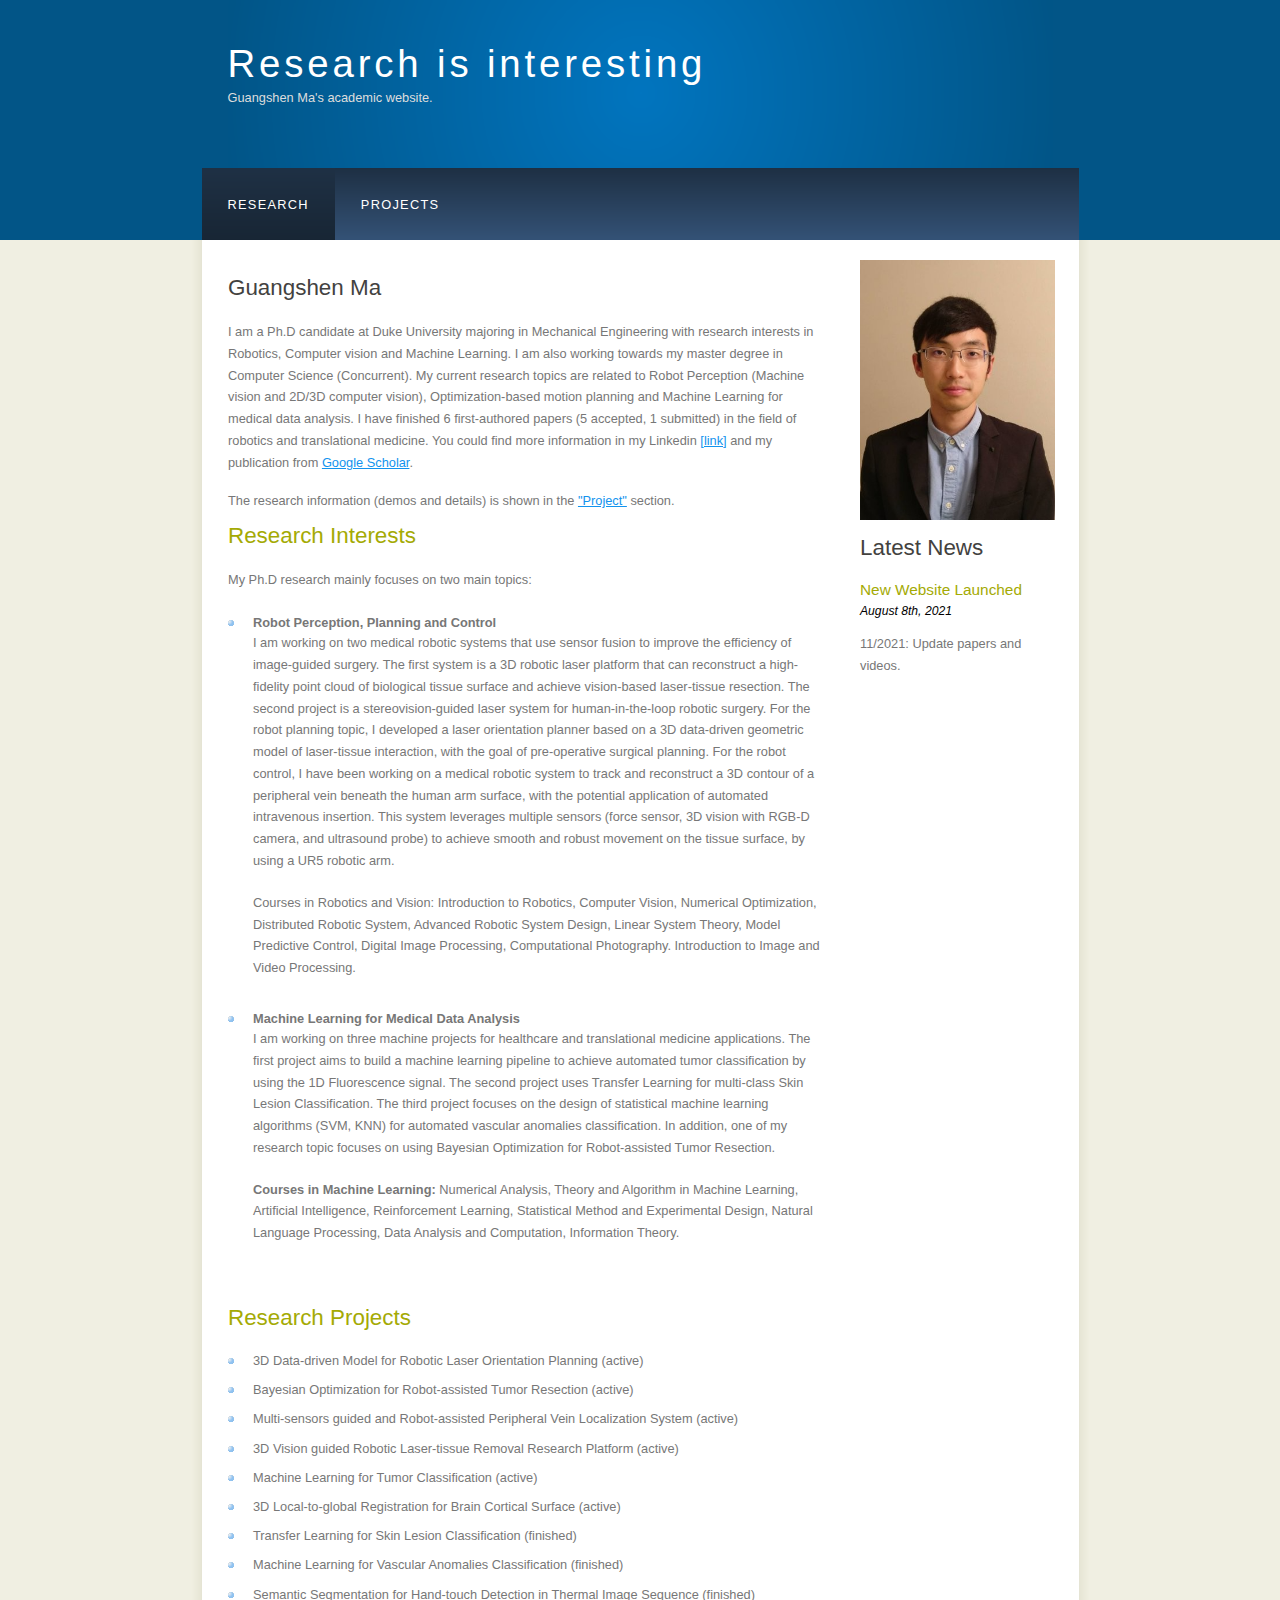
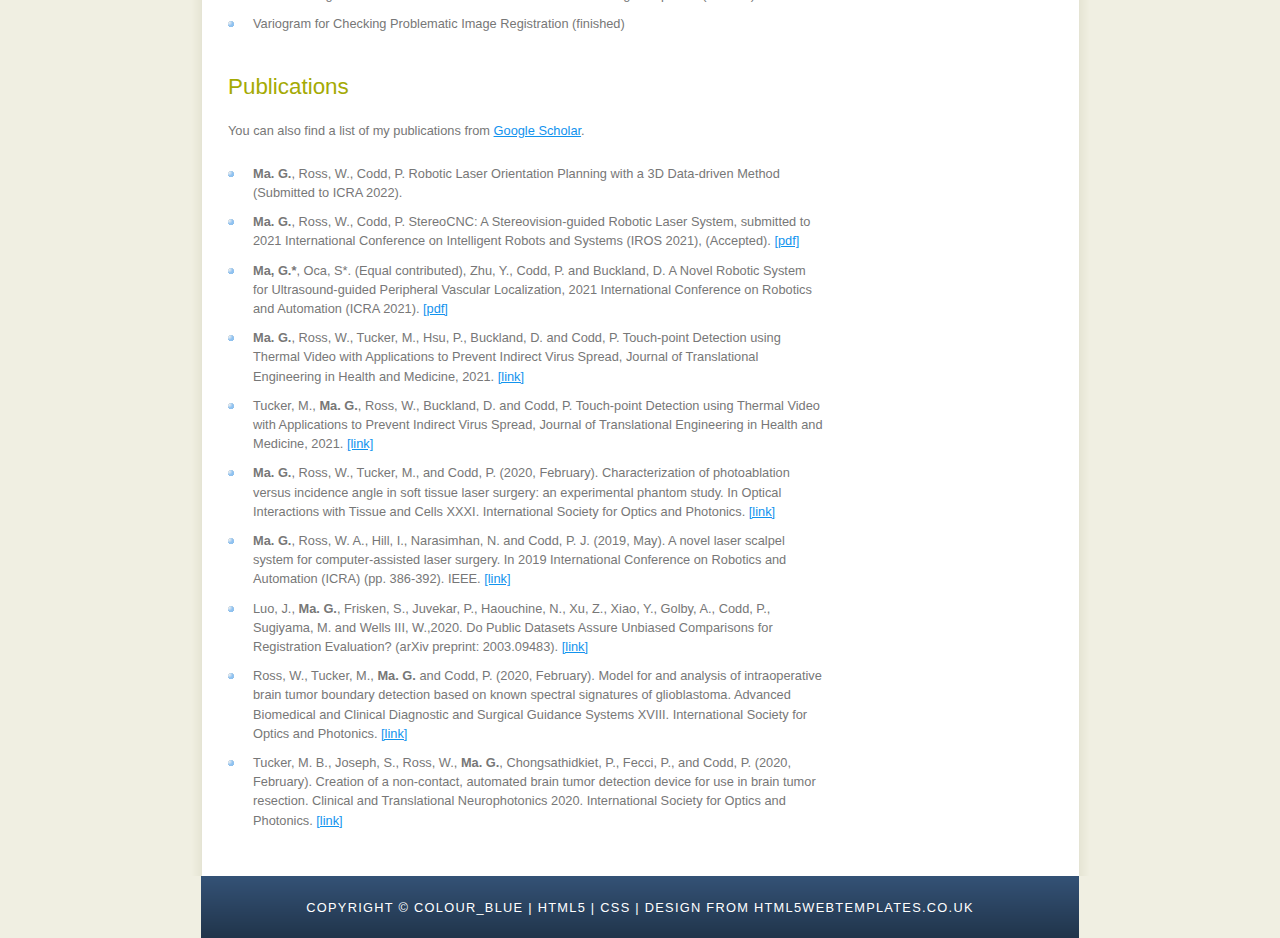
==== commit d0d7d36e: "rg udpate" ====
--- a/index.html
+++ b/index.html
@@ -42,7 +42,7 @@
         <h3>Latest News</h3>
         <h4>New Website Launched</h4>
         <h5>August 8th, 2021</h5>
-        <p>The list of papers are updated. </p>
+        <p> 11/2021: Update papers and videos. </p>
         <p></p>
 <!--        <h4>New Website Launched</h4>-->
 <!--        <h5>January 1st, 2010</h5>-->
@@ -70,11 +70,11 @@
       <div id="content">
         <!-- insert the page content here -->
         <h1>Guangshen Ma</h1>
-        <p>I am a Ph.D candidate at Duke University majoring in Mechanical Engineering with a focus on Robotics.
+        <p>I am a Ph.D candidate at Duke University majoring in Mechanical Engineering with research interests in Robotics, Computer vision and Machine Learning.
             I am also working towards my master degree in Computer Science (Concurrent).
-            My current research interests are Robot Perception (Machine vision and 2D/3D computer vision),
+            My current research topics are related to Robot Perception (Machine vision and 2D/3D computer vision),
             Optimization-based motion planning and Machine Learning for medical data analysis. I have finished 6 first-authored papers (5 accepted, 1 submitted)
-            in the filed of robotics and translational medicine. You could find more information in my Linkedin <a href="https://www.linkedin.com/in/guangshenma/">[link]</a>
+            in the field of robotics and translational medicine. You could find more information in my Linkedin <a href="https://www.linkedin.com/in/guangshenma/">[link]</a>
           and my publication from <a href="https://scholar.google.com/citations?user=-3hYoCYAAAAJ&hl=en">Google Scholar</a>. </p>
 
           The research information (demos and details) is shown in the <a href="https://ljc19800331.github.io/projects.html">"Project"</a> section.
